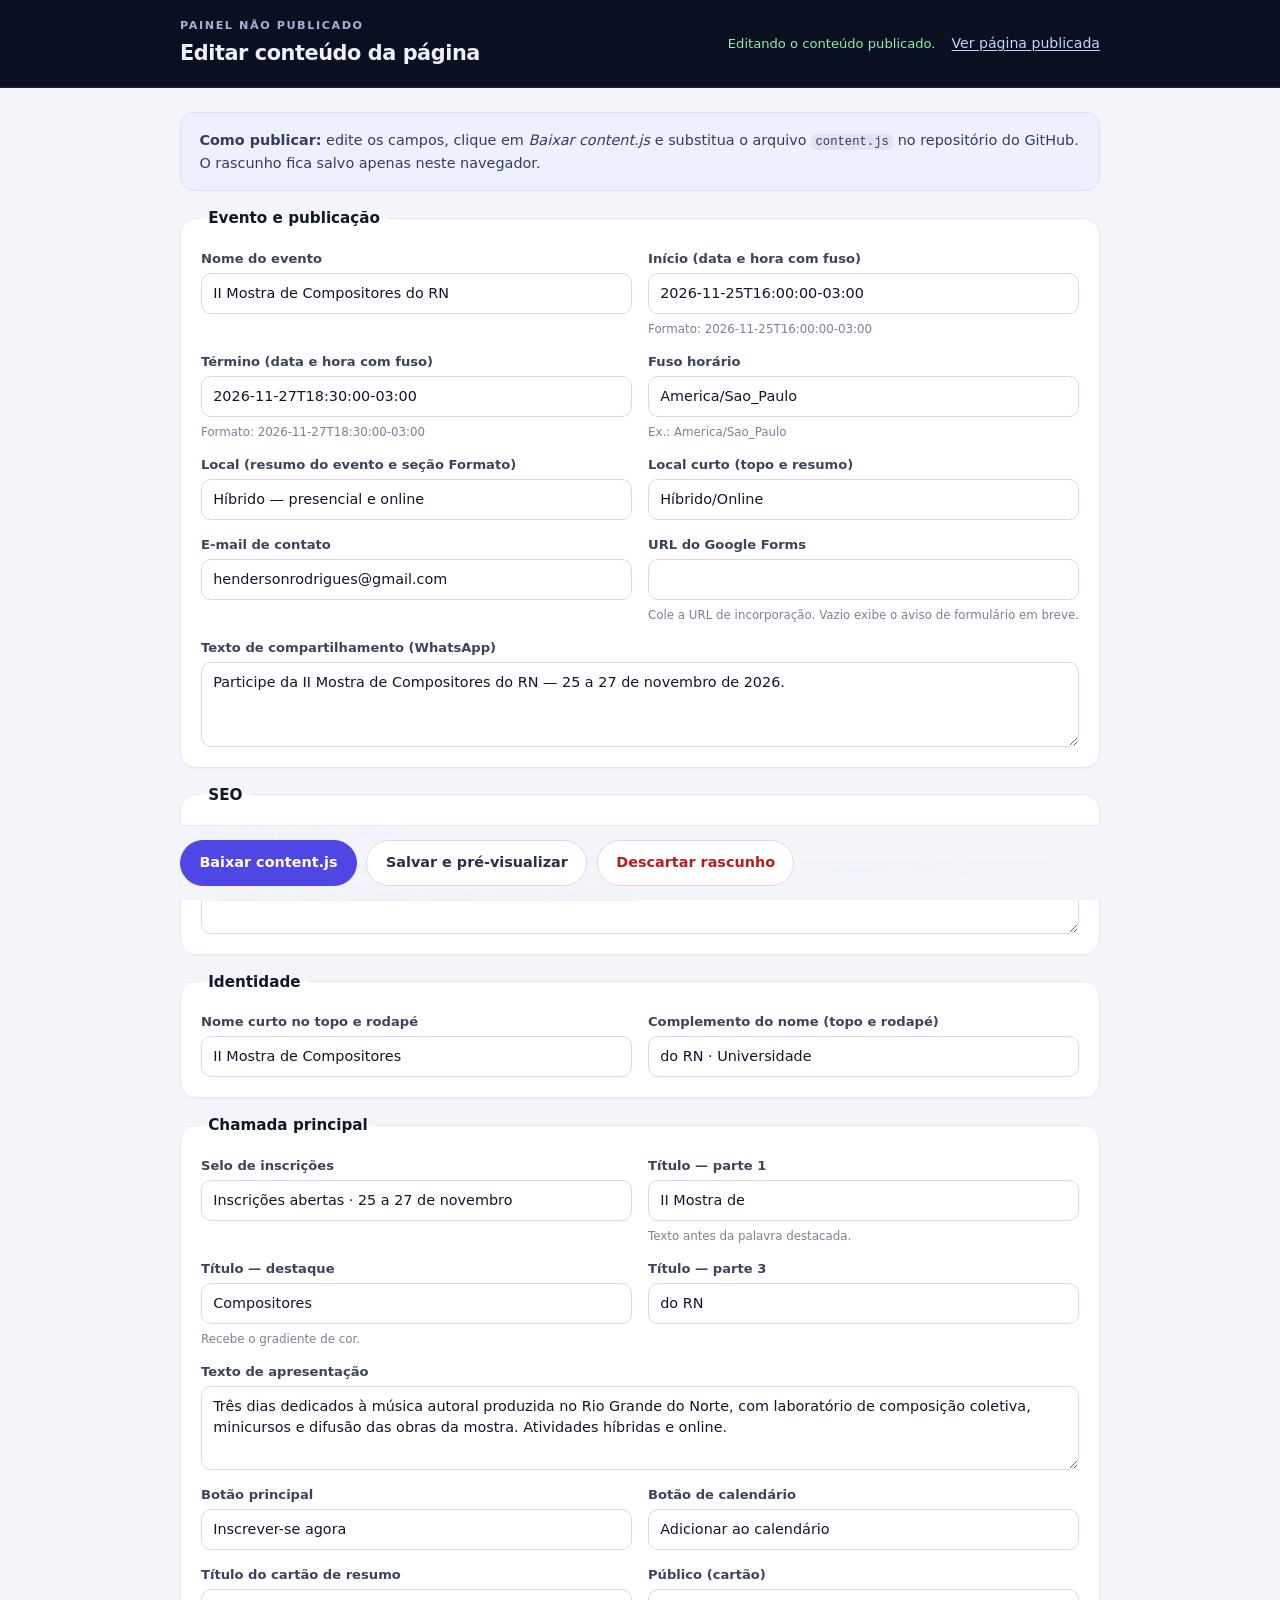
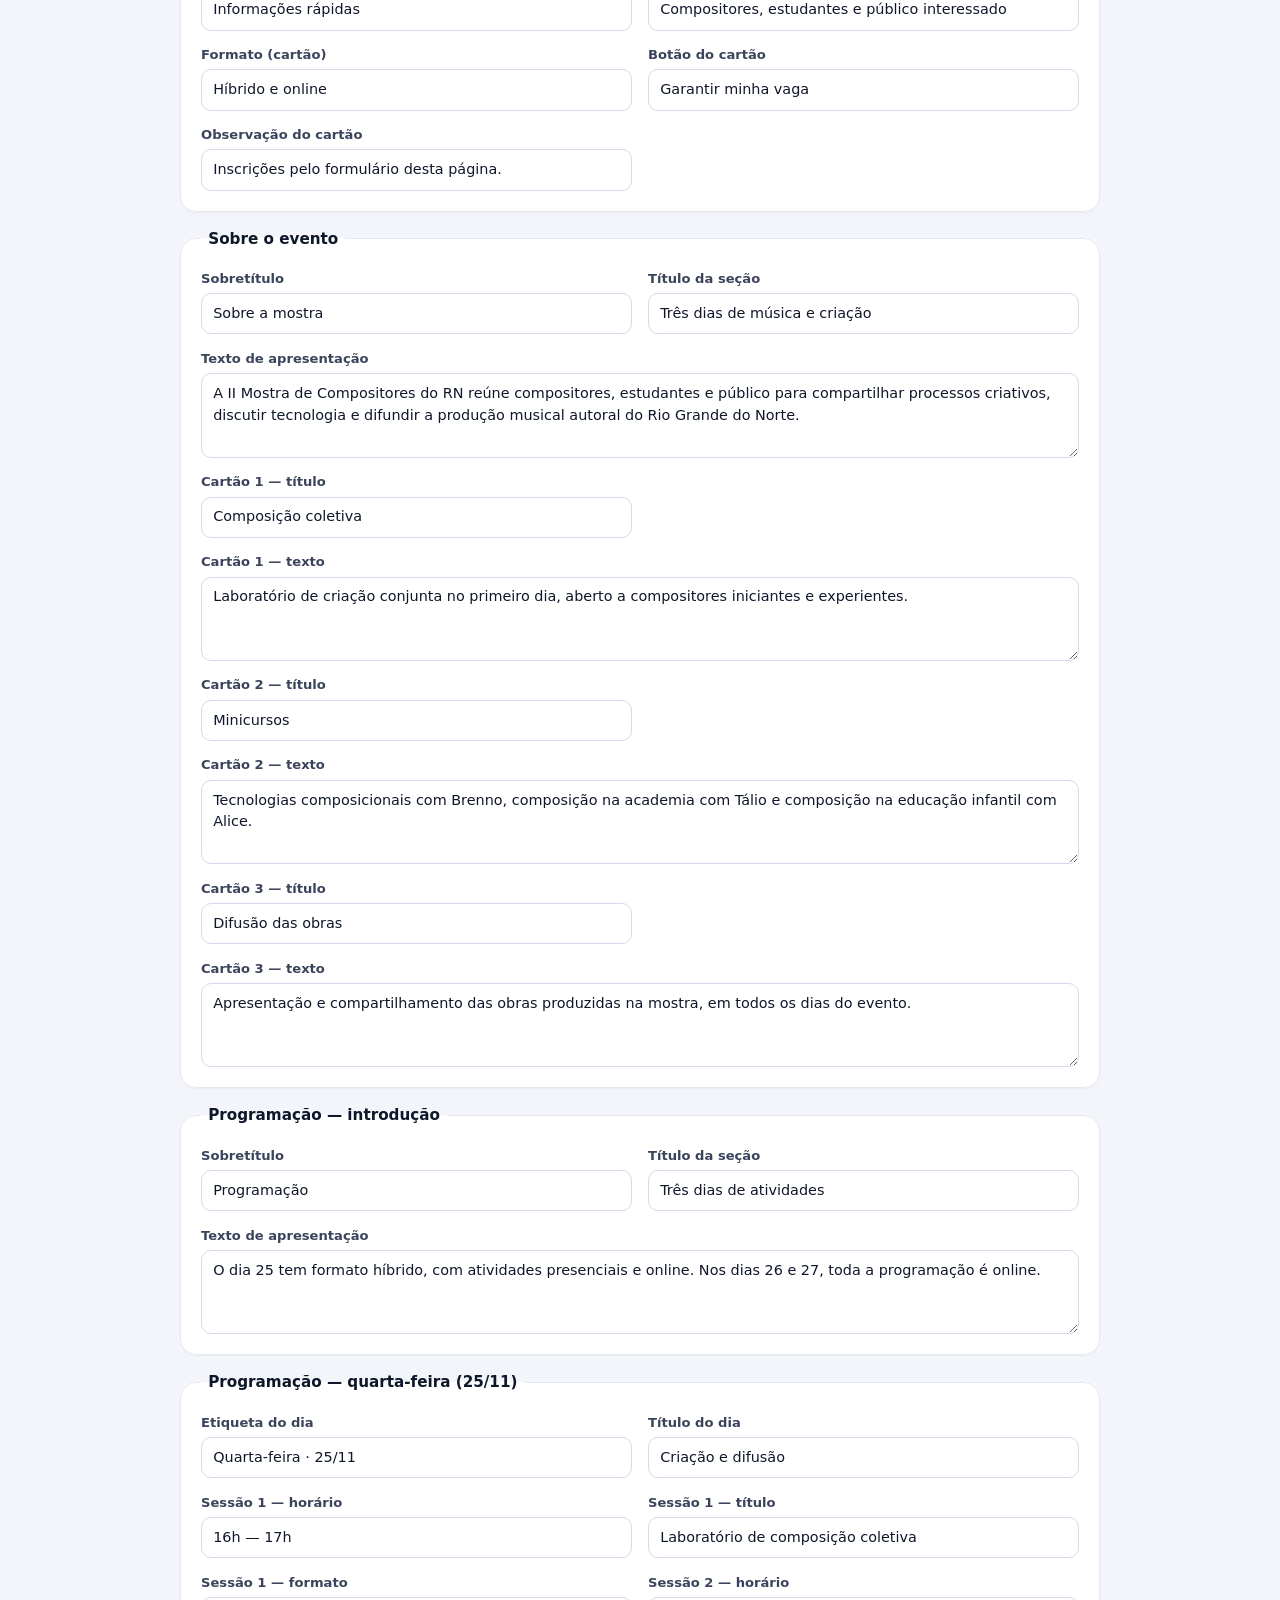
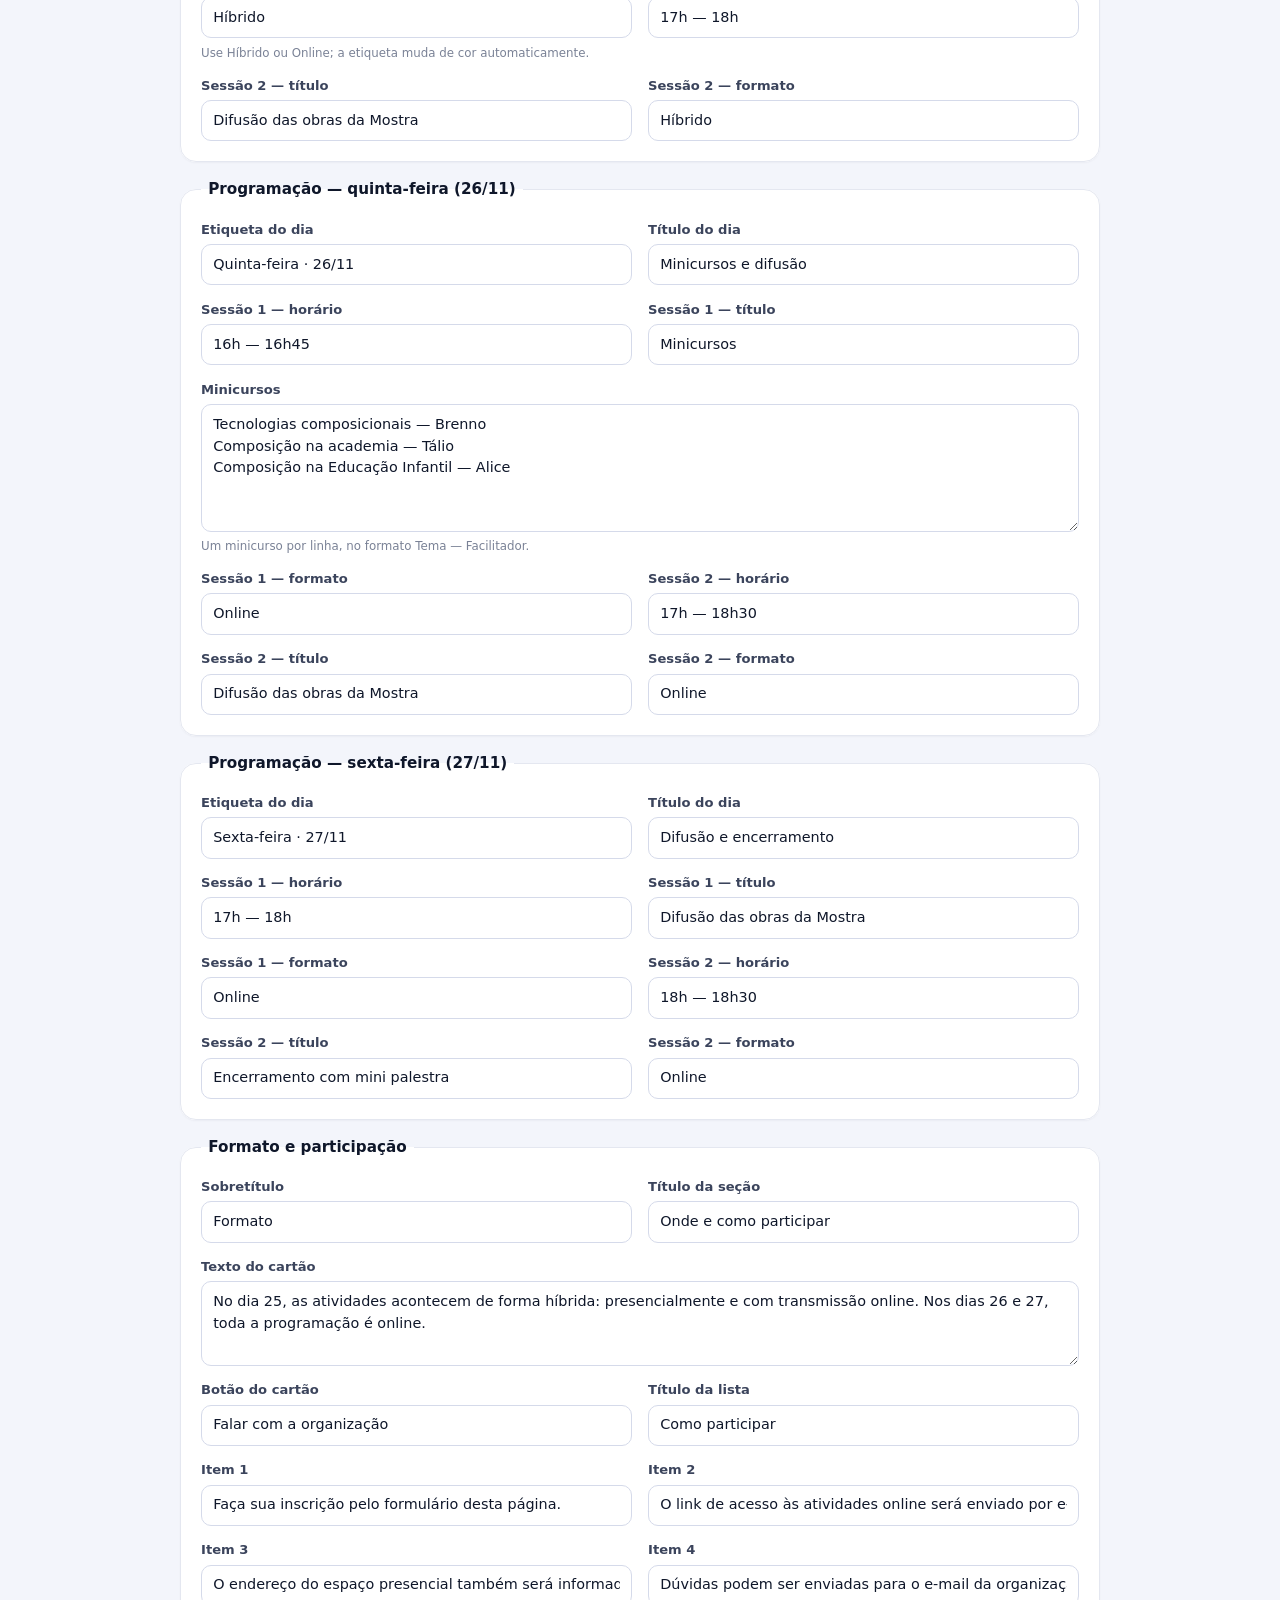
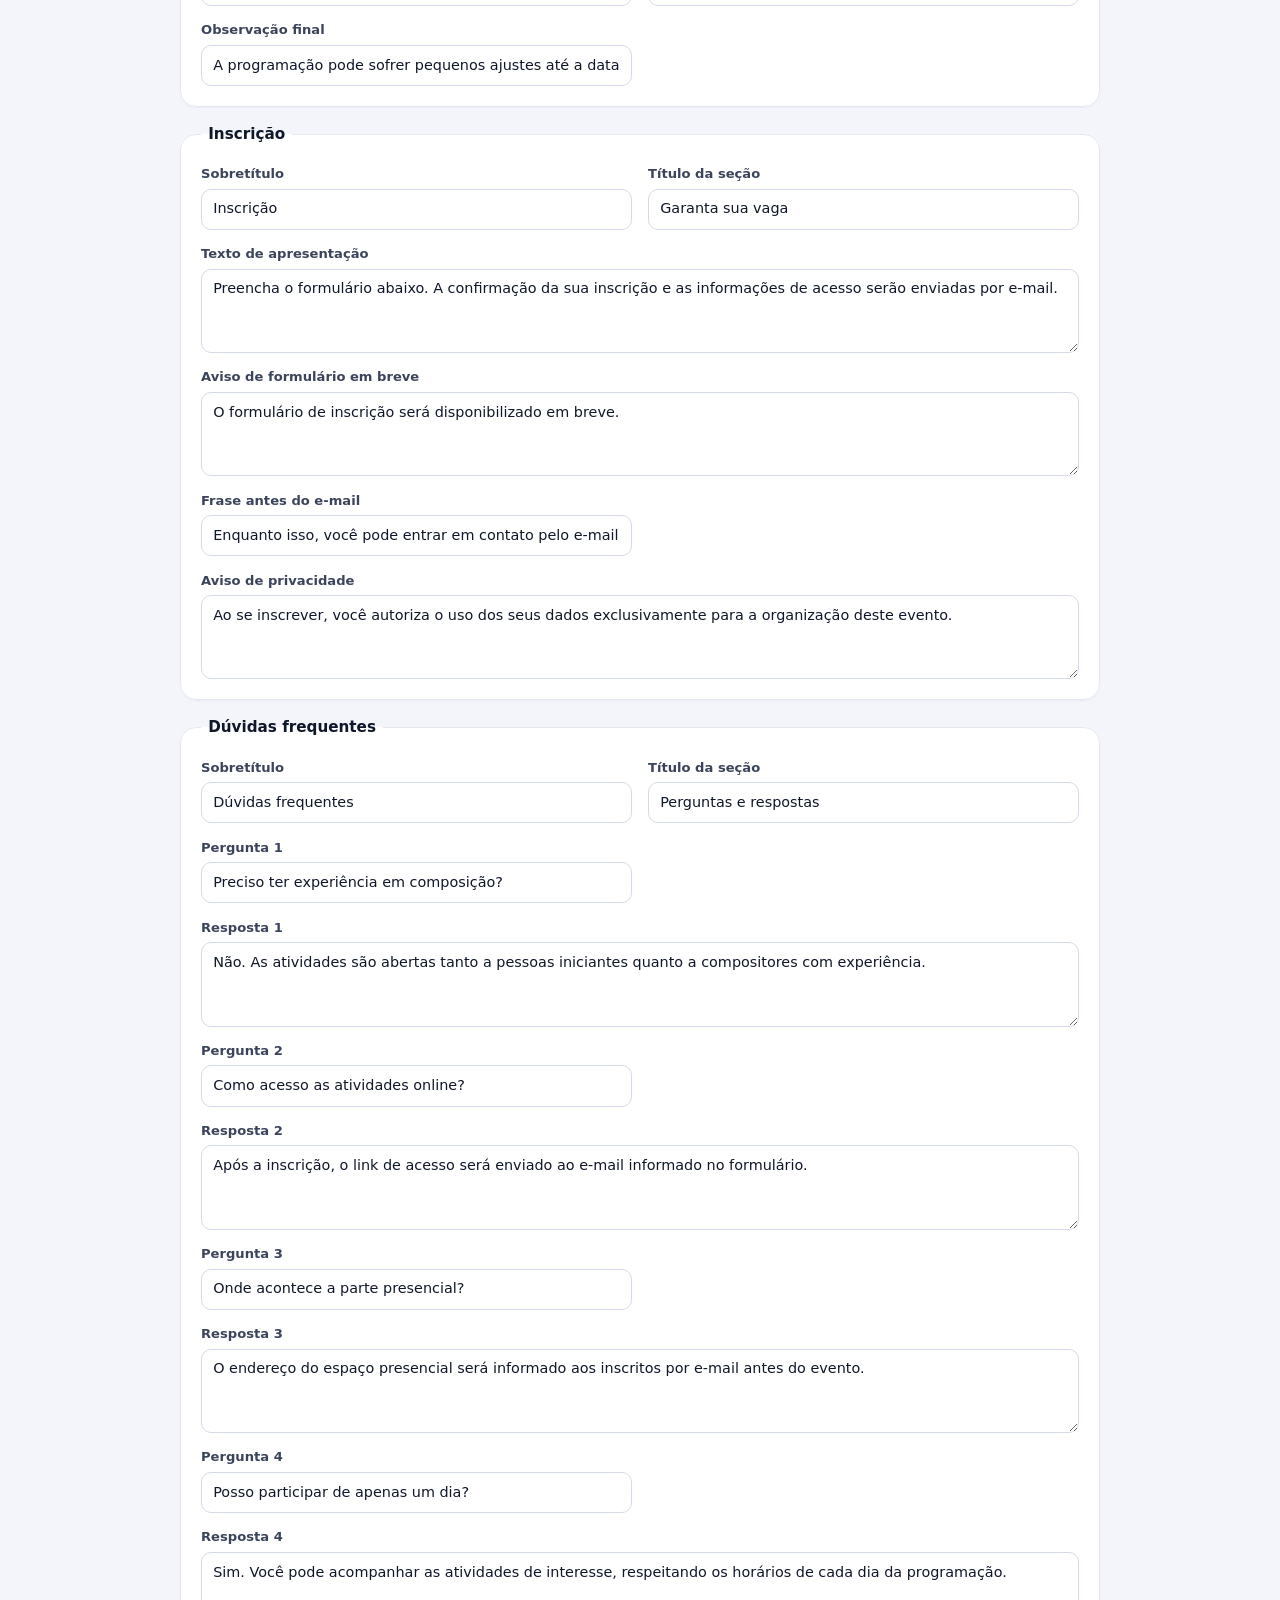
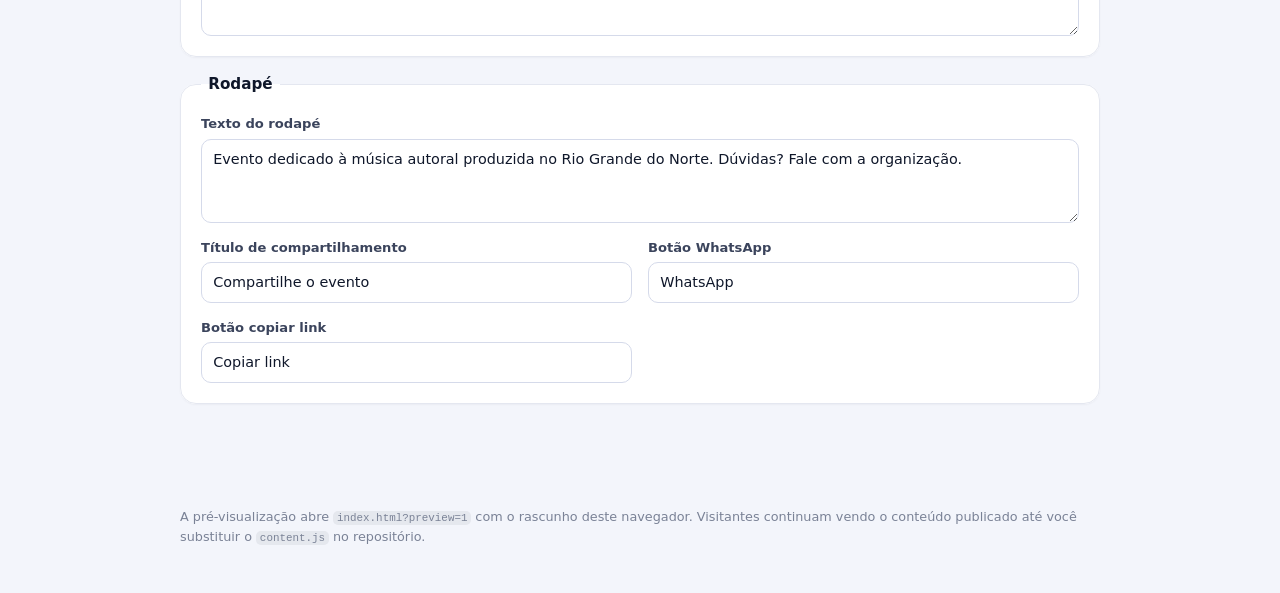
==== admin.html @ 9898cfce "Publica landing page da II Mostra de Compositores do RN" ====
<!DOCTYPE html>
<html lang="pt-BR">
<head>
  <meta charset="utf-8" />
  <meta name="viewport" content="width=device-width, initial-scale=1" />
  <meta name="robots" content="noindex, nofollow" />
  <title>Painel de conteúdo — II Mostra de Compositores do RN</title>
  <link rel="icon" href="data:image/svg+xml,%3Csvg xmlns='http://www.w3.org/2000/svg' viewBox='0 0 100 100'%3E%3Crect width='100' height='100' rx='22' fill='%234f46e5'/%3E%3Ctext x='50' y='70' font-family='Arial, sans-serif' font-size='54' font-weight='700' text-anchor='middle' fill='%23ffffff'%3E%E2%99%AA%3C/text%3E%3C/svg%3E" />
  <link rel="stylesheet" href="admin.css" />
  <script src="content.js" defer></script>
  <script src="admin.js" defer></script>
</head>
<body>
  <header class="admin-header">
    <div class="admin-wrap header-row">
      <div>
        <p class="admin-kicker">Painel não publicado</p>
        <h1>Editar conteúdo da página</h1>
      </div>
      <div class="header-actions">
        <span id="status" class="status" role="status" aria-live="polite"></span>
        <a class="btn-link" href="index.html" target="_blank" rel="noopener">Ver página publicada</a>
      </div>
    </div>
  </header>

  <main class="admin-wrap">
    <section class="notice">
      <strong>Como publicar:</strong> edite os campos, clique em <em>Baixar content.js</em> e substitua o arquivo <code>content.js</code> no repositório do GitHub. O rascunho fica salvo apenas neste navegador.
    </section>

    <section class="notice warn" id="config-warning" hidden>
      <strong>Atenção:</strong> não foi possível carregar <code>content.js</code>. Os campos começam vazios e o arquivo gerado conterá apenas o que você preencher.
    </section>

    <form id="content-form" autocomplete="off" novalidate>
      <div id="form-groups"></div>
    </form>

    <div class="admin-actions">
      <button id="download" class="admin-btn primary" type="button">Baixar content.js</button>
      <button id="preview" class="admin-btn" type="button">Salvar e pré-visualizar</button>
      <button id="discard" class="admin-btn danger" type="button">Descartar rascunho</button>
    </div>

    <p class="admin-hint">
      A pré-visualização abre <code>index.html?preview=1</code> com o rascunho deste navegador.
      Visitantes continuam vendo o conteúdo publicado até você substituir o <code>content.js</code> no repositório.
    </p>
  </main>
</body>
</html>
---- admin.css ----
:root {
  --ink: #0f172a;
  --muted: #7a8296;
  --line: #e4e7f0;
  --brand: #4f46e5;
  --brand-strong: #4338ca;
  --bg: #f3f5fb;
}

*,
*::before,
*::after {
  box-sizing: border-box;
}

body {
  margin: 0;
  background: var(--bg);
  color: var(--ink);
  font-family: ui-sans-serif, system-ui, -apple-system, "Segoe UI", Roboto, "Helvetica Neue", Arial, sans-serif;
  font-size: 16px;
  line-height: 1.5;
  -webkit-font-smoothing: antialiased;
}

.admin-wrap {
  width: min(920px, 100% - 2rem);
  margin-inline: auto;
}

.admin-header {
  position: sticky;
  top: 0;
  z-index: 20;
  padding: 1.15rem 0;
  background: #0b1020;
  border-bottom: 1px solid rgba(255, 255, 255, 0.08);
  color: #eef1ff;
}

.header-row {
  display: flex;
  flex-wrap: wrap;
  align-items: center;
  justify-content: space-between;
  gap: 1rem;
}

.admin-kicker {
  margin: 0 0 0.15rem;
  font-size: 0.7rem;
  font-weight: 700;
  letter-spacing: 0.14em;
  text-transform: uppercase;
  color: #a7b0d6;
}

.admin-header h1 {
  margin: 0;
  font-size: 1.3rem;
  letter-spacing: -0.02em;
}

.header-actions {
  display: flex;
  flex-wrap: wrap;
  align-items: center;
  gap: 1rem;
}

.status {
  font-size: 0.82rem;
  color: #86efac;
  min-height: 1.2em;
}

.status.error {
  color: #fca5a5;
}

.btn-link {
  color: #c7d2fe;
  font-size: 0.88rem;
  text-underline-offset: 2px;
}

main.admin-wrap {
  padding: 1.5rem 0 3rem;
}

.notice {
  margin-bottom: 1rem;
  padding: 1rem 1.15rem;
  border: 1px solid #d9ddff;
  border-radius: 14px;
  background: #eef0ff;
  color: #333c63;
  font-size: 0.9rem;
  line-height: 1.55;
}

.notice.warn {
  border-color: #fed7aa;
  background: #fff7ed;
  color: #7c2d12;
}

code {
  padding: 0.1em 0.35em;
  border-radius: 5px;
  background: rgba(15, 23, 42, 0.06);
  font-family: ui-monospace, SFMono-Regular, Consolas, monospace;
  font-size: 0.85em;
}

fieldset {
  margin: 0 0 1rem;
  padding: 1.15rem 1.25rem 1.25rem;
  border: 1px solid var(--line);
  border-radius: 16px;
  background: #fff;
  box-shadow: 0 1px 2px rgba(15, 23, 42, 0.04);
}

legend {
  padding: 0 0.45rem;
  font-size: 0.95rem;
  font-weight: 700;
}

.fields {
  display: grid;
  grid-template-columns: 1fr 1fr;
  gap: 0.9rem 1rem;
}

.field {
  display: flex;
  flex-direction: column;
  gap: 0.3rem;
  min-width: 0;
}

.field.wide {
  grid-column: 1 / -1;
}

.field label {
  font-size: 0.82rem;
  font-weight: 600;
  color: #3b445c;
}

.field input,
.field textarea {
  width: 100%;
  padding: 0.55rem 0.7rem;
  border: 1px solid #d5daea;
  border-radius: 10px;
  background: #fff;
  color: var(--ink);
  font: inherit;
  font-size: 0.9rem;
  transition: border-color 0.15s ease, box-shadow 0.15s ease;
}

.field textarea {
  min-height: 70px;
  line-height: 1.5;
  resize: vertical;
}

.field input:focus,
.field textarea:focus {
  outline: none;
  border-color: var(--brand);
  box-shadow: 0 0 0 3px rgba(79, 70, 229, 0.15);
}

.field-hint {
  margin: 0.1rem 0 0;
  font-size: 0.74rem;
  line-height: 1.4;
  color: var(--muted);
}

.admin-actions {
  position: sticky;
  bottom: 0;
  display: flex;
  flex-wrap: wrap;
  gap: 0.6rem;
  margin-top: 1.2rem;
  padding: 0.9rem 0;
  background: rgba(243, 245, 251, 0.94);
  border-top: 1px solid var(--line);
  backdrop-filter: blur(8px);
  -webkit-backdrop-filter: blur(8px);
}

.admin-btn {
  padding: 0.7rem 1.15rem;
  border: 1px solid #d5daea;
  border-radius: 999px;
  background: #fff;
  color: #26304a;
  font: inherit;
  font-size: 0.9rem;
  font-weight: 600;
  cursor: pointer;
  transition: transform 0.15s ease, background-color 0.15s ease, border-color 0.15s ease;
}

.admin-btn:hover {
  transform: translateY(-1px);
}

.admin-btn.primary {
  border-color: var(--brand);
  background: var(--brand);
  color: #fff;
}

.admin-btn.primary:hover {
  background: var(--brand-strong);
}

.admin-btn.danger {
  border-color: #fecaca;
  background: #fff;
  color: #b91c1c;
}

.admin-btn.danger:hover {
  background: #fef2f2;
}

.admin-hint {
  margin: 0.5rem 0 0;
  font-size: 0.8rem;
  line-height: 1.5;
  color: var(--muted);
}

.admin-btn:focus-visible,
.btn-link:focus-visible {
  outline: 3px solid #f59e0b;
  outline-offset: 3px;
}

@media (max-width: 700px) {
  .fields {
    grid-template-columns: 1fr;
  }

  .admin-header {
    position: static;
  }

  .admin-actions {
    position: static;
  }
}
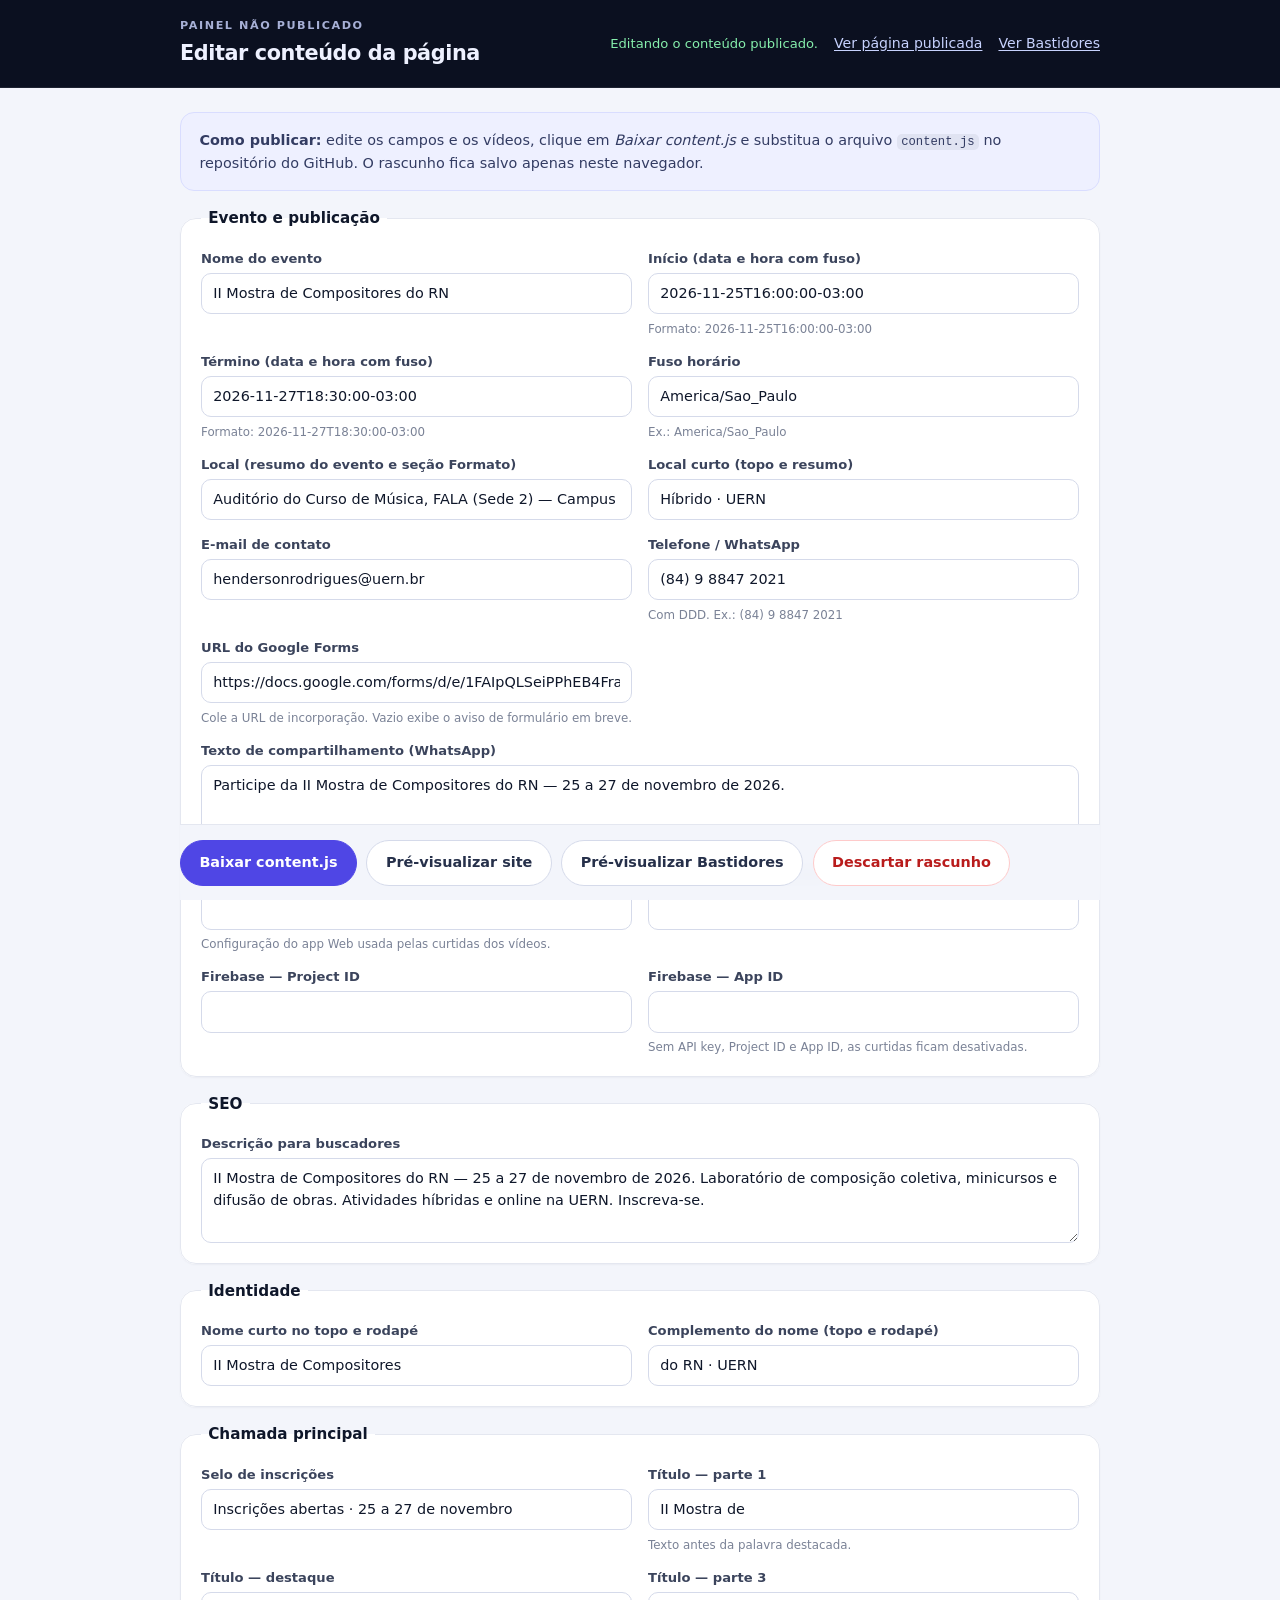
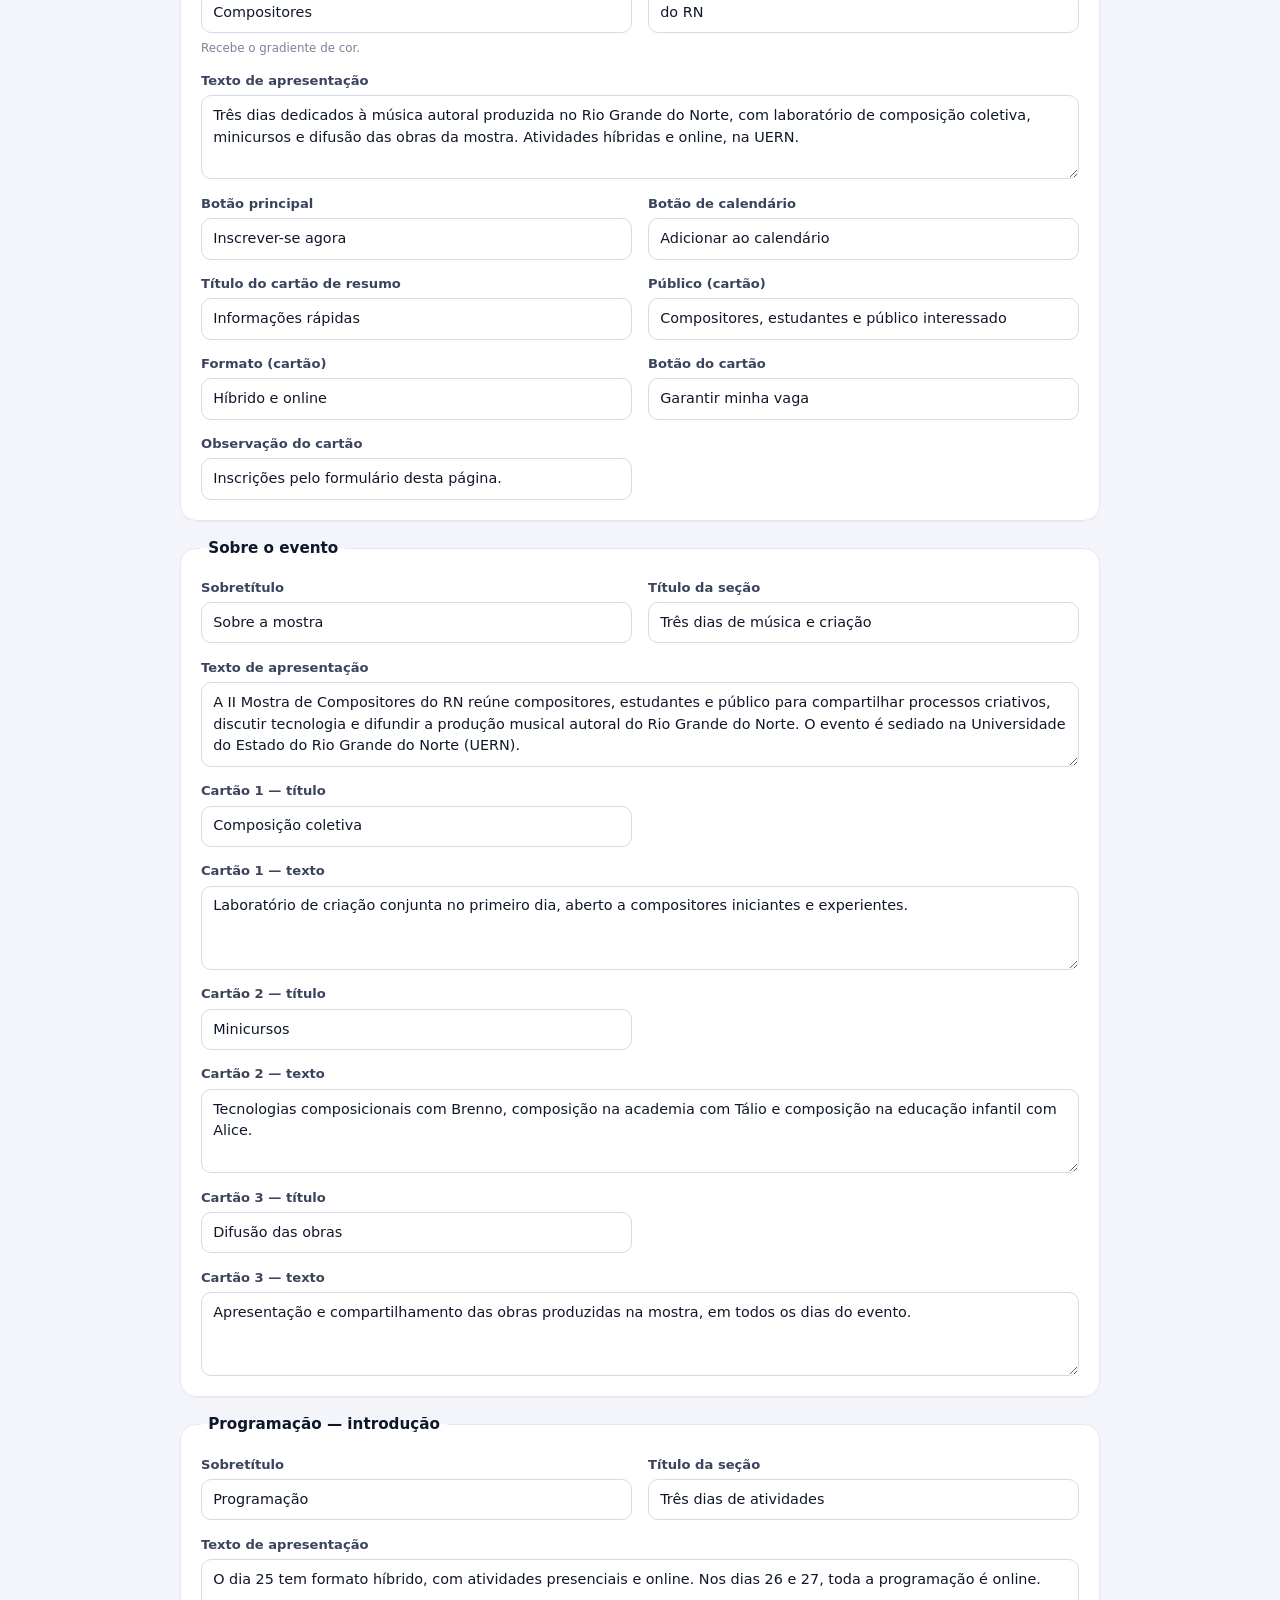
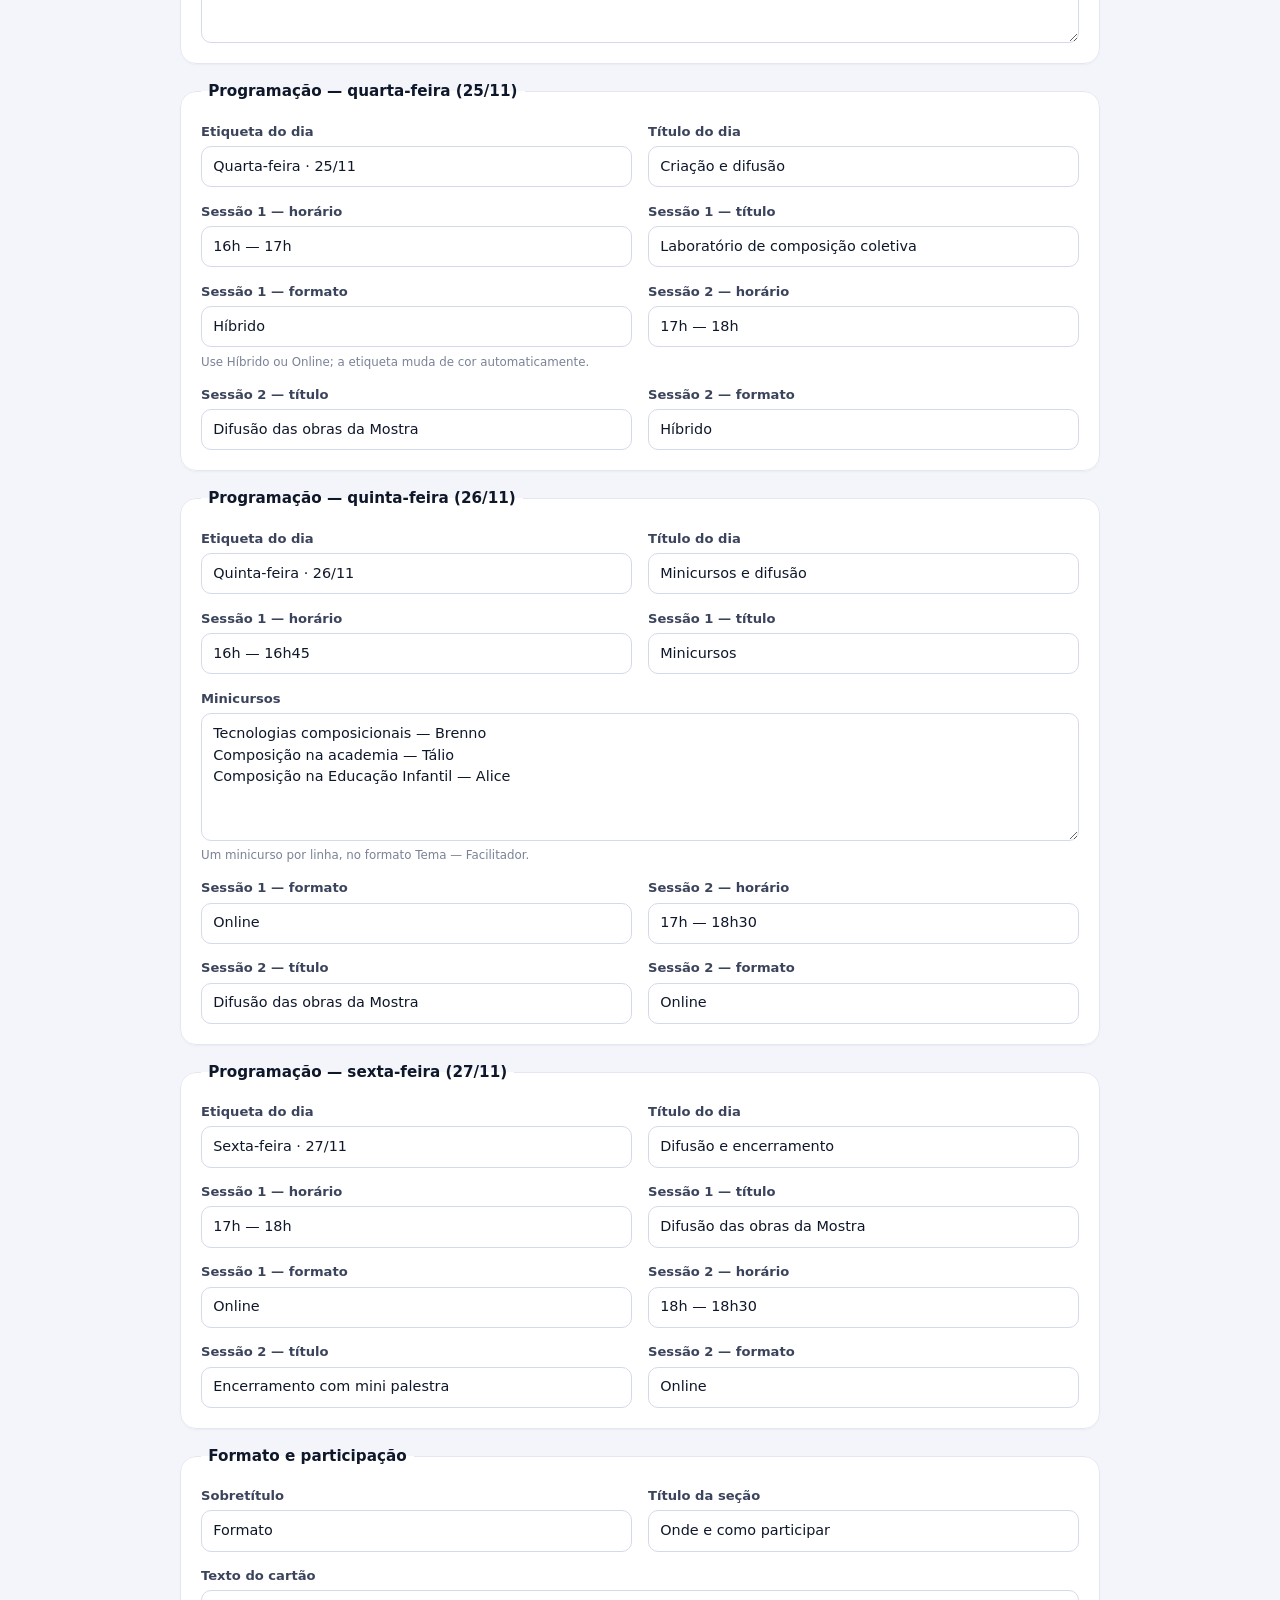
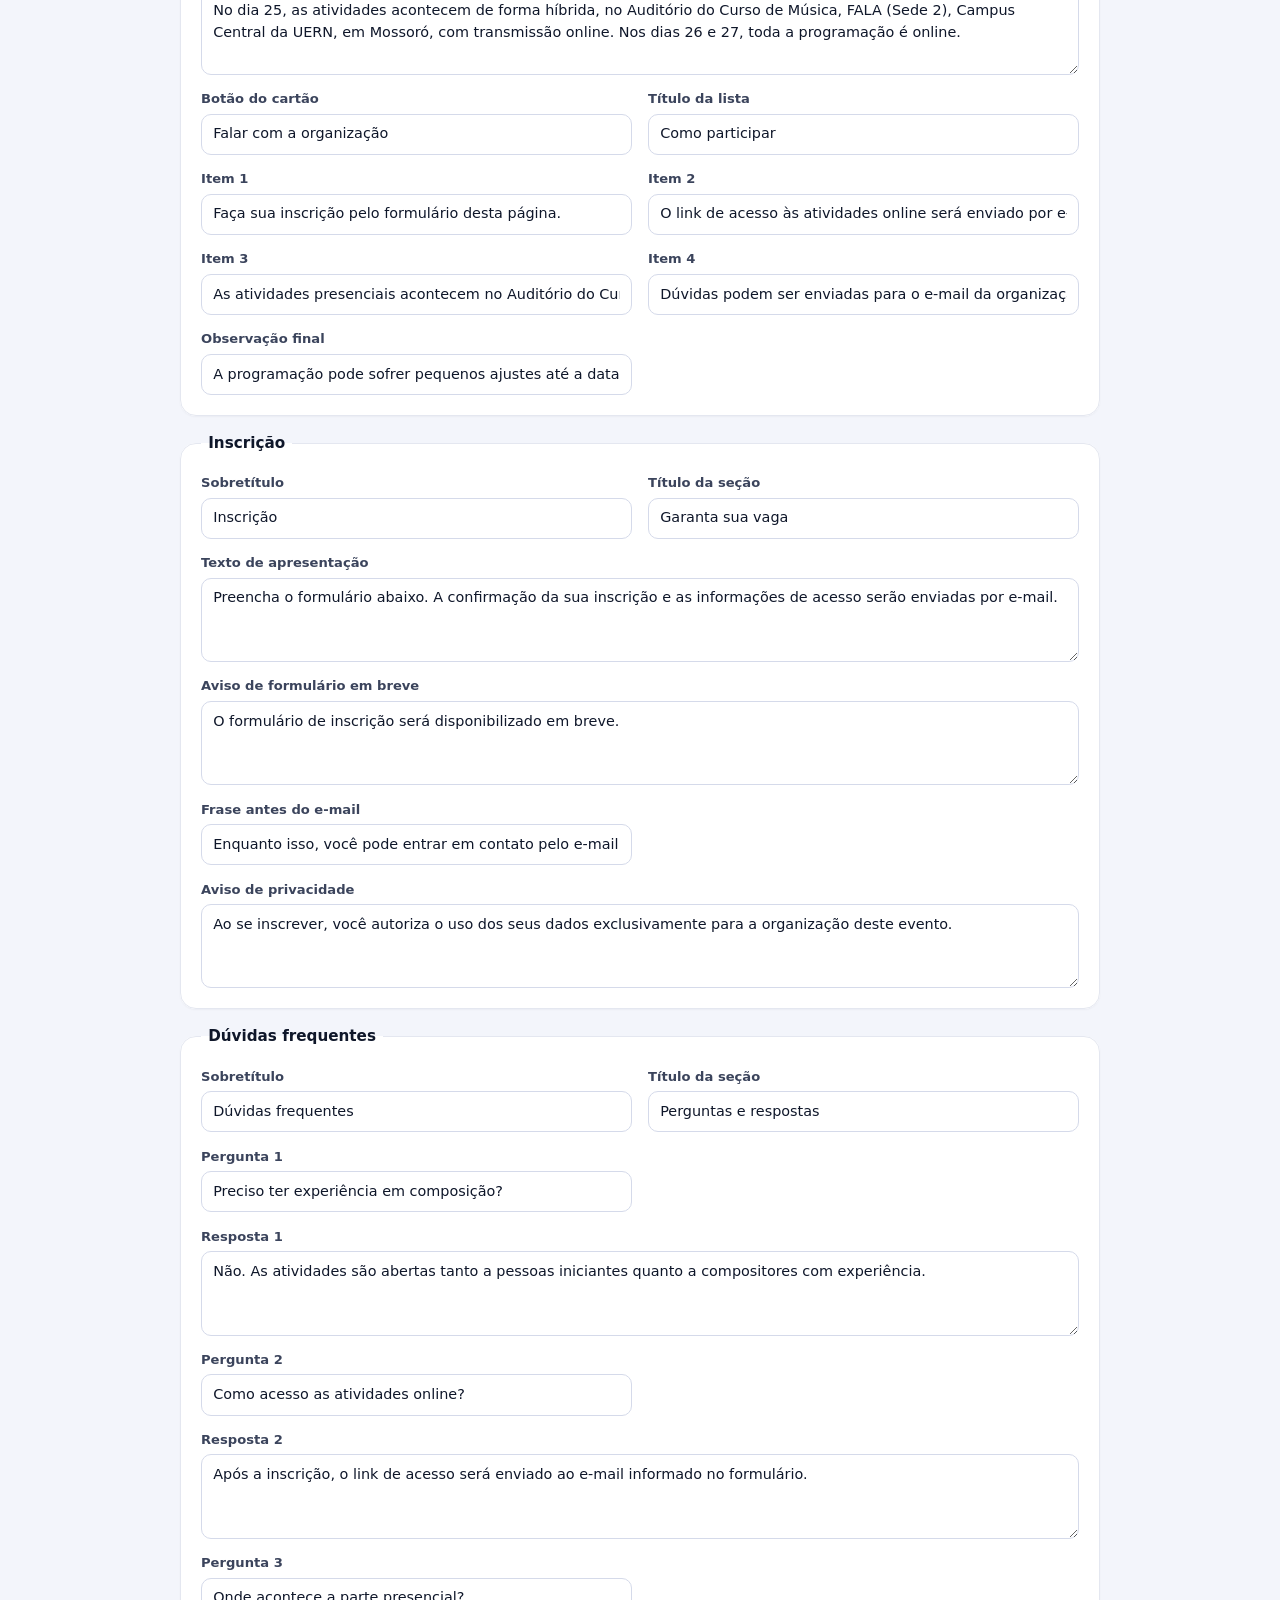
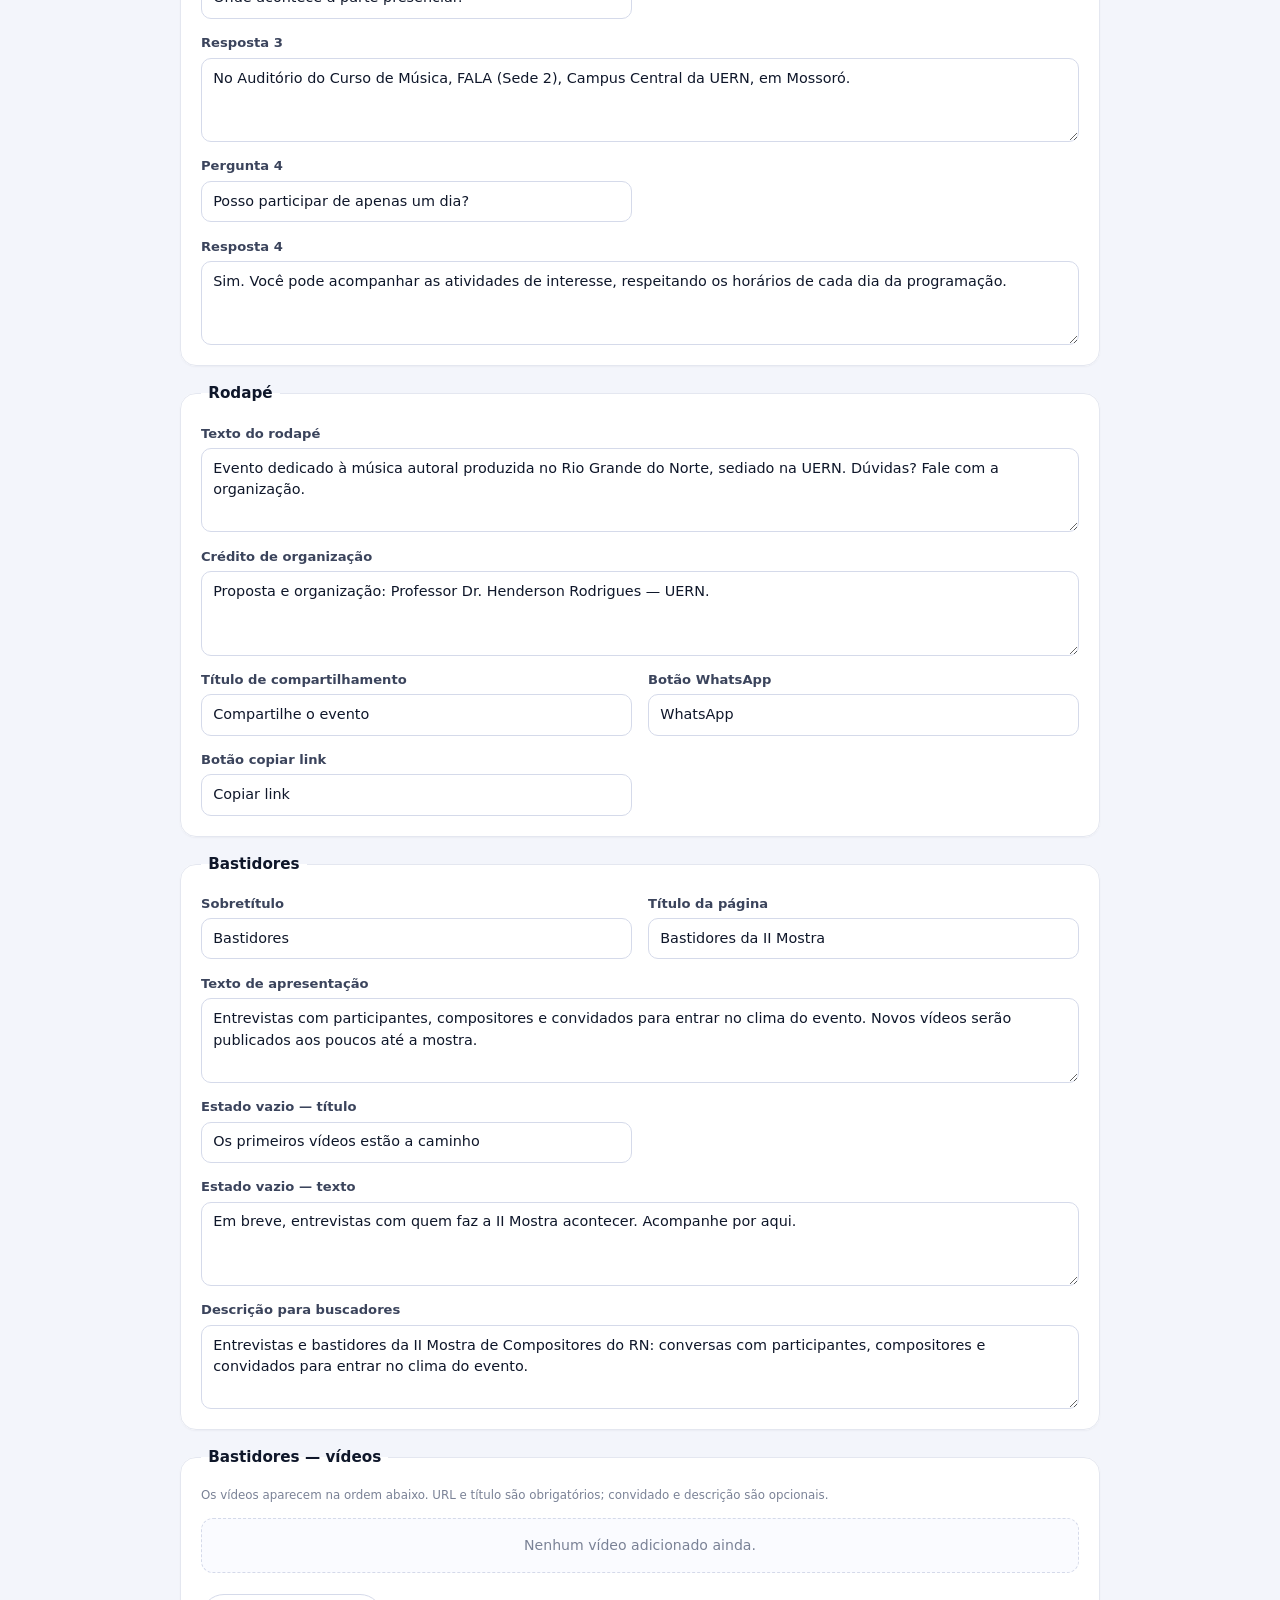
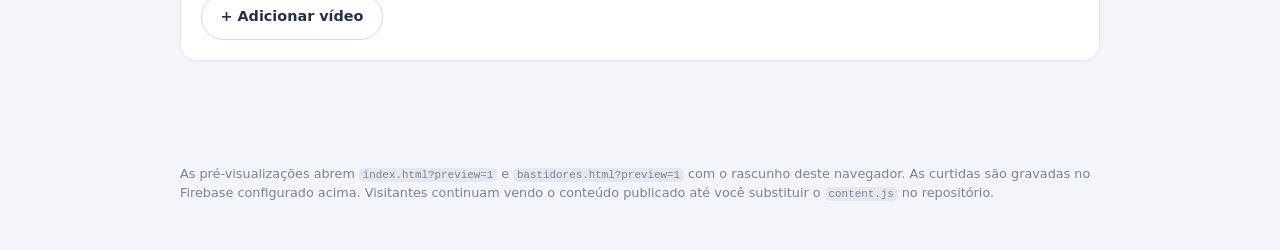
==== commit c67b55f1: "Adiciona Bastidores, videos e curtidas com Firebase" ====
--- a/admin.html
+++ b/admin.html
@@ -20,13 +20,14 @@
       <div class="header-actions">
         <span id="status" class="status" role="status" aria-live="polite"></span>
         <a class="btn-link" href="index.html" target="_blank" rel="noopener">Ver página publicada</a>
+        <a class="btn-link" href="bastidores.html" target="_blank" rel="noopener">Ver Bastidores</a>
       </div>
     </div>
   </header>
 
   <main class="admin-wrap">
     <section class="notice">
-      <strong>Como publicar:</strong> edite os campos, clique em <em>Baixar content.js</em> e substitua o arquivo <code>content.js</code> no repositório do GitHub. O rascunho fica salvo apenas neste navegador.
+      <strong>Como publicar:</strong> edite os campos e os vídeos, clique em <em>Baixar content.js</em> e substitua o arquivo <code>content.js</code> no repositório do GitHub. O rascunho fica salvo apenas neste navegador.
     </section>
 
     <section class="notice warn" id="config-warning" hidden>
@@ -39,12 +40,13 @@
 
     <div class="admin-actions">
       <button id="download" class="admin-btn primary" type="button">Baixar content.js</button>
-      <button id="preview" class="admin-btn" type="button">Salvar e pré-visualizar</button>
+      <button id="preview" class="admin-btn" type="button">Pré-visualizar site</button>
+      <button id="preview-bastidores" class="admin-btn" type="button">Pré-visualizar Bastidores</button>
       <button id="discard" class="admin-btn danger" type="button">Descartar rascunho</button>
     </div>
 
     <p class="admin-hint">
-      A pré-visualização abre <code>index.html?preview=1</code> com o rascunho deste navegador.
+      As pré-visualizações abrem <code>index.html?preview=1</code> e <code>bastidores.html?preview=1</code> com o rascunho deste navegador. As curtidas são gravadas no Firebase configurado acima.
       Visitantes continuam vendo o conteúdo publicado até você substituir o <code>content.js</code> no repositório.
     </p>
   </main>
--- a/admin.css
+++ b/admin.css
@@ -261,3 +261,80 @@
     position: static;
   }
 }
+
+#videos-fieldset .field-hint {
+  margin: 0 0 0.9rem;
+}
+
+.video-edit-empty {
+  margin: 0 0 0.9rem;
+  padding: 1rem;
+  border: 1px dashed #d5daea;
+  border-radius: 12px;
+  background: #fafbff;
+  color: var(--muted);
+  font-size: 0.88rem;
+  text-align: center;
+}
+
+.video-edit {
+  margin-bottom: 0.9rem;
+  padding: 1rem;
+  border: 1px solid var(--line);
+  border-radius: 14px;
+  background: #fafbff;
+}
+
+.video-edit-head {
+  display: flex;
+  align-items: center;
+  justify-content: space-between;
+  gap: 0.75rem;
+  margin-bottom: 0.8rem;
+}
+
+.video-edit-number {
+  font-size: 0.86rem;
+  font-weight: 700;
+  color: #3b445c;
+}
+
+.video-edit-actions {
+  display: flex;
+  gap: 0.35rem;
+}
+
+.video-edit-btn {
+  padding: 0.32rem 0.6rem;
+  border: 1px solid #d5daea;
+  border-radius: 8px;
+  background: #fff;
+  color: #26304a;
+  font: inherit;
+  font-size: 0.8rem;
+  font-weight: 600;
+  cursor: pointer;
+}
+
+.video-edit-btn:hover:not(:disabled) {
+  background: #eef0ff;
+  border-color: #c7cdf5;
+}
+
+.video-edit-btn:disabled {
+  opacity: 0.45;
+  cursor: not-allowed;
+}
+
+.video-edit-btn.danger {
+  border-color: #fecaca;
+  color: #b91c1c;
+}
+
+.video-edit-btn.danger:hover {
+  background: #fef2f2;
+}
+
+#add-video {
+  margin-top: 0.4rem;
+}
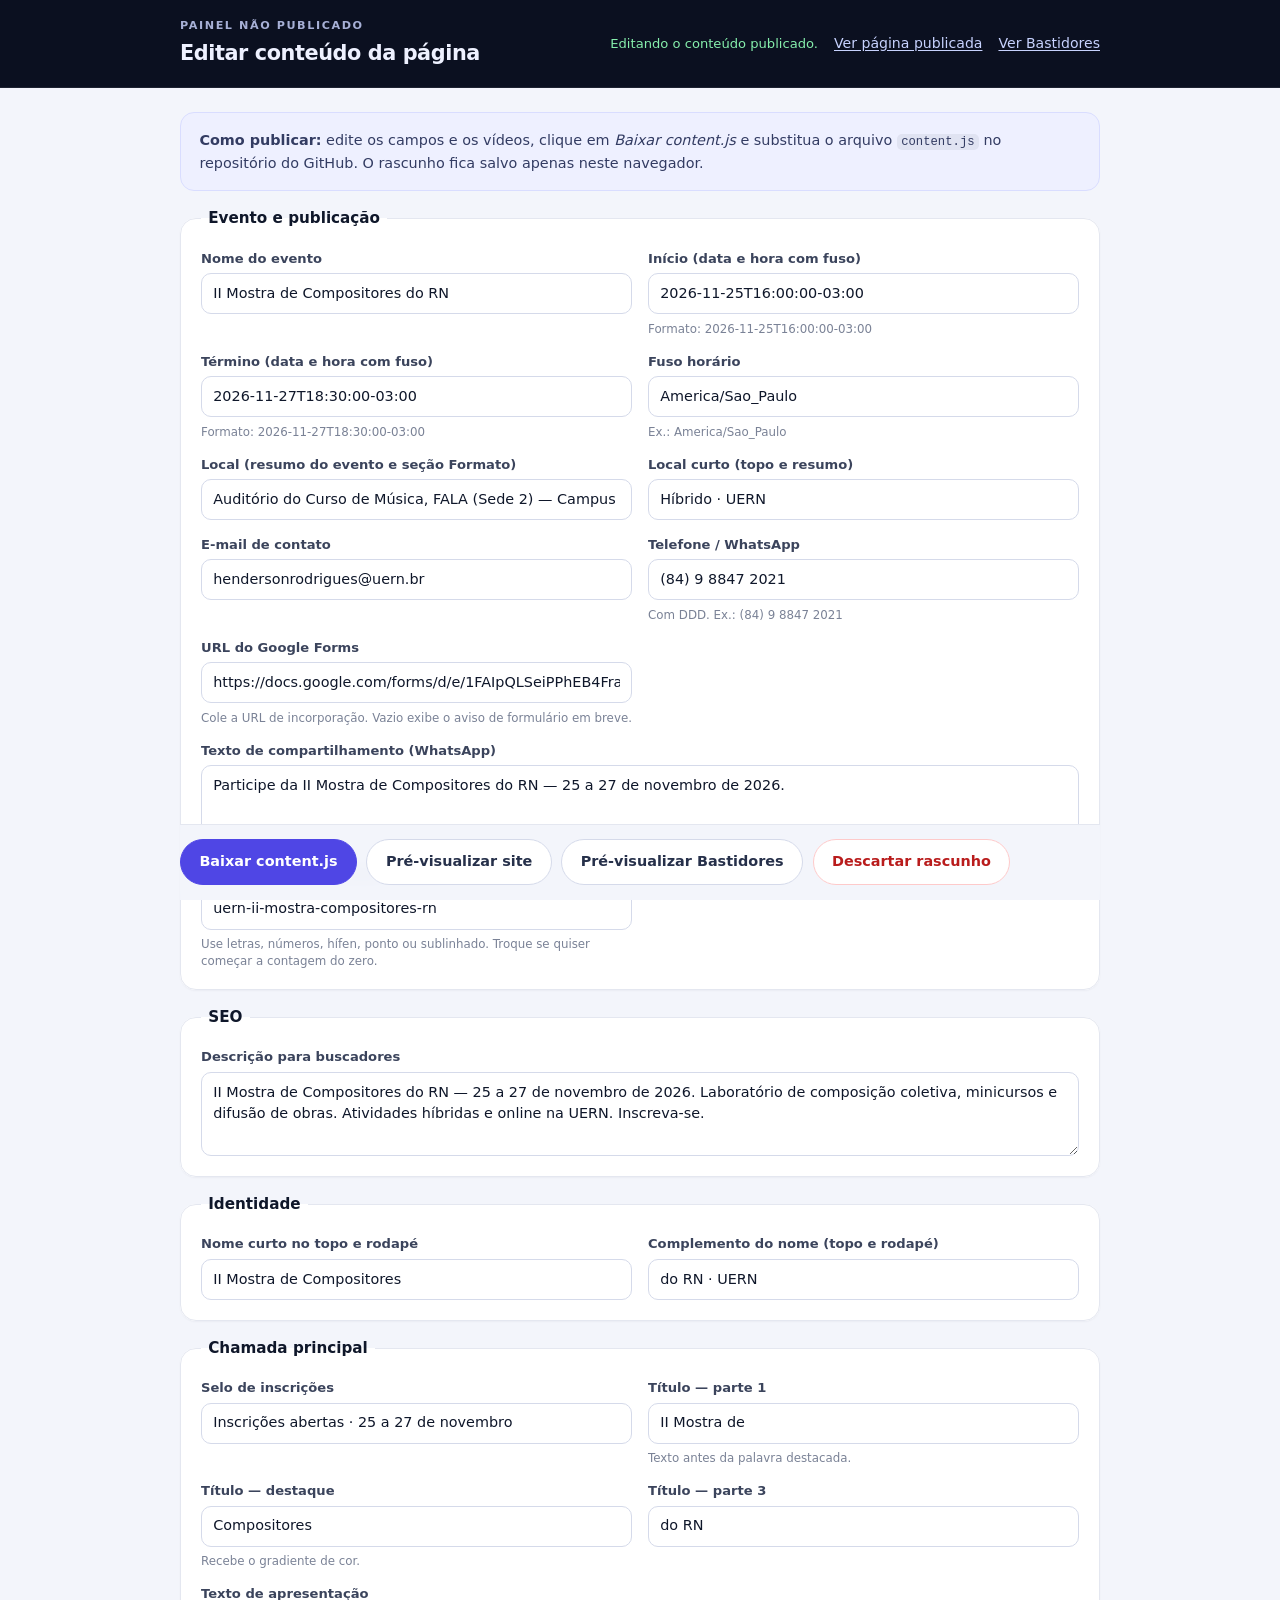
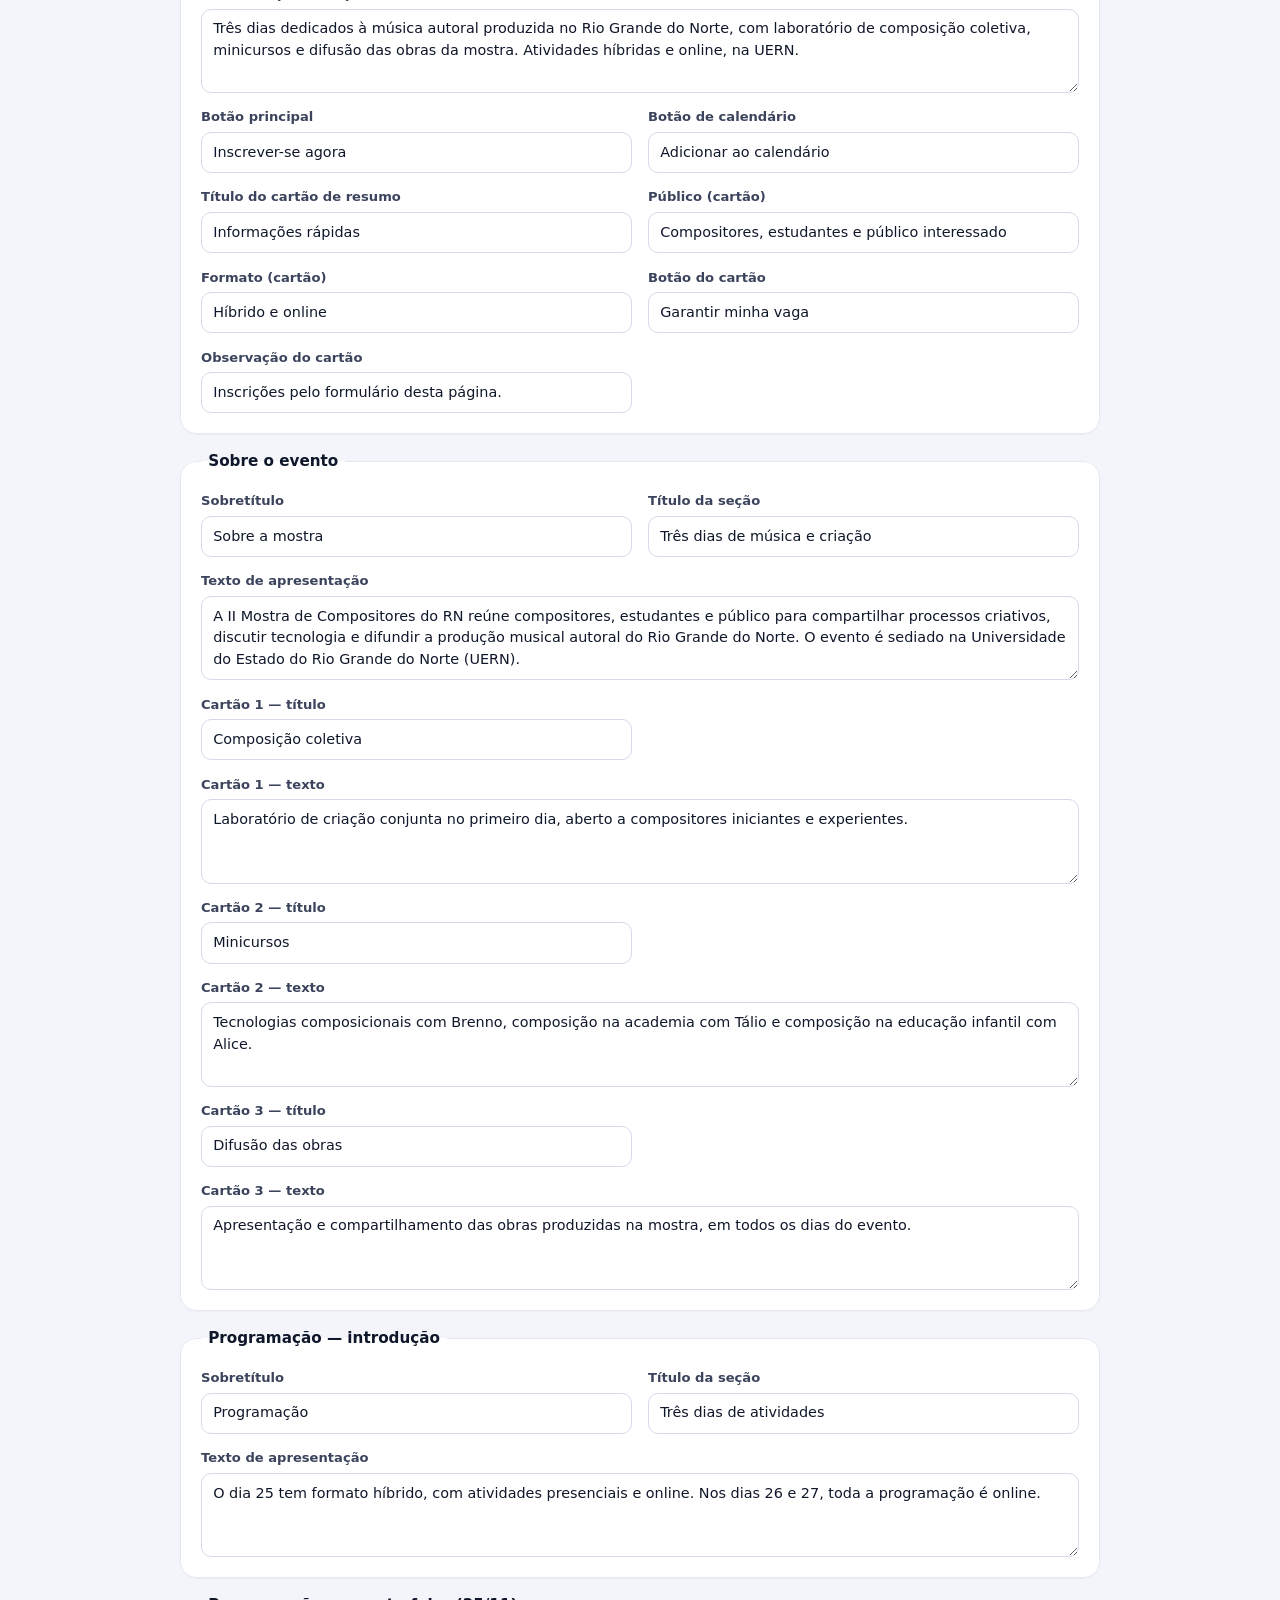
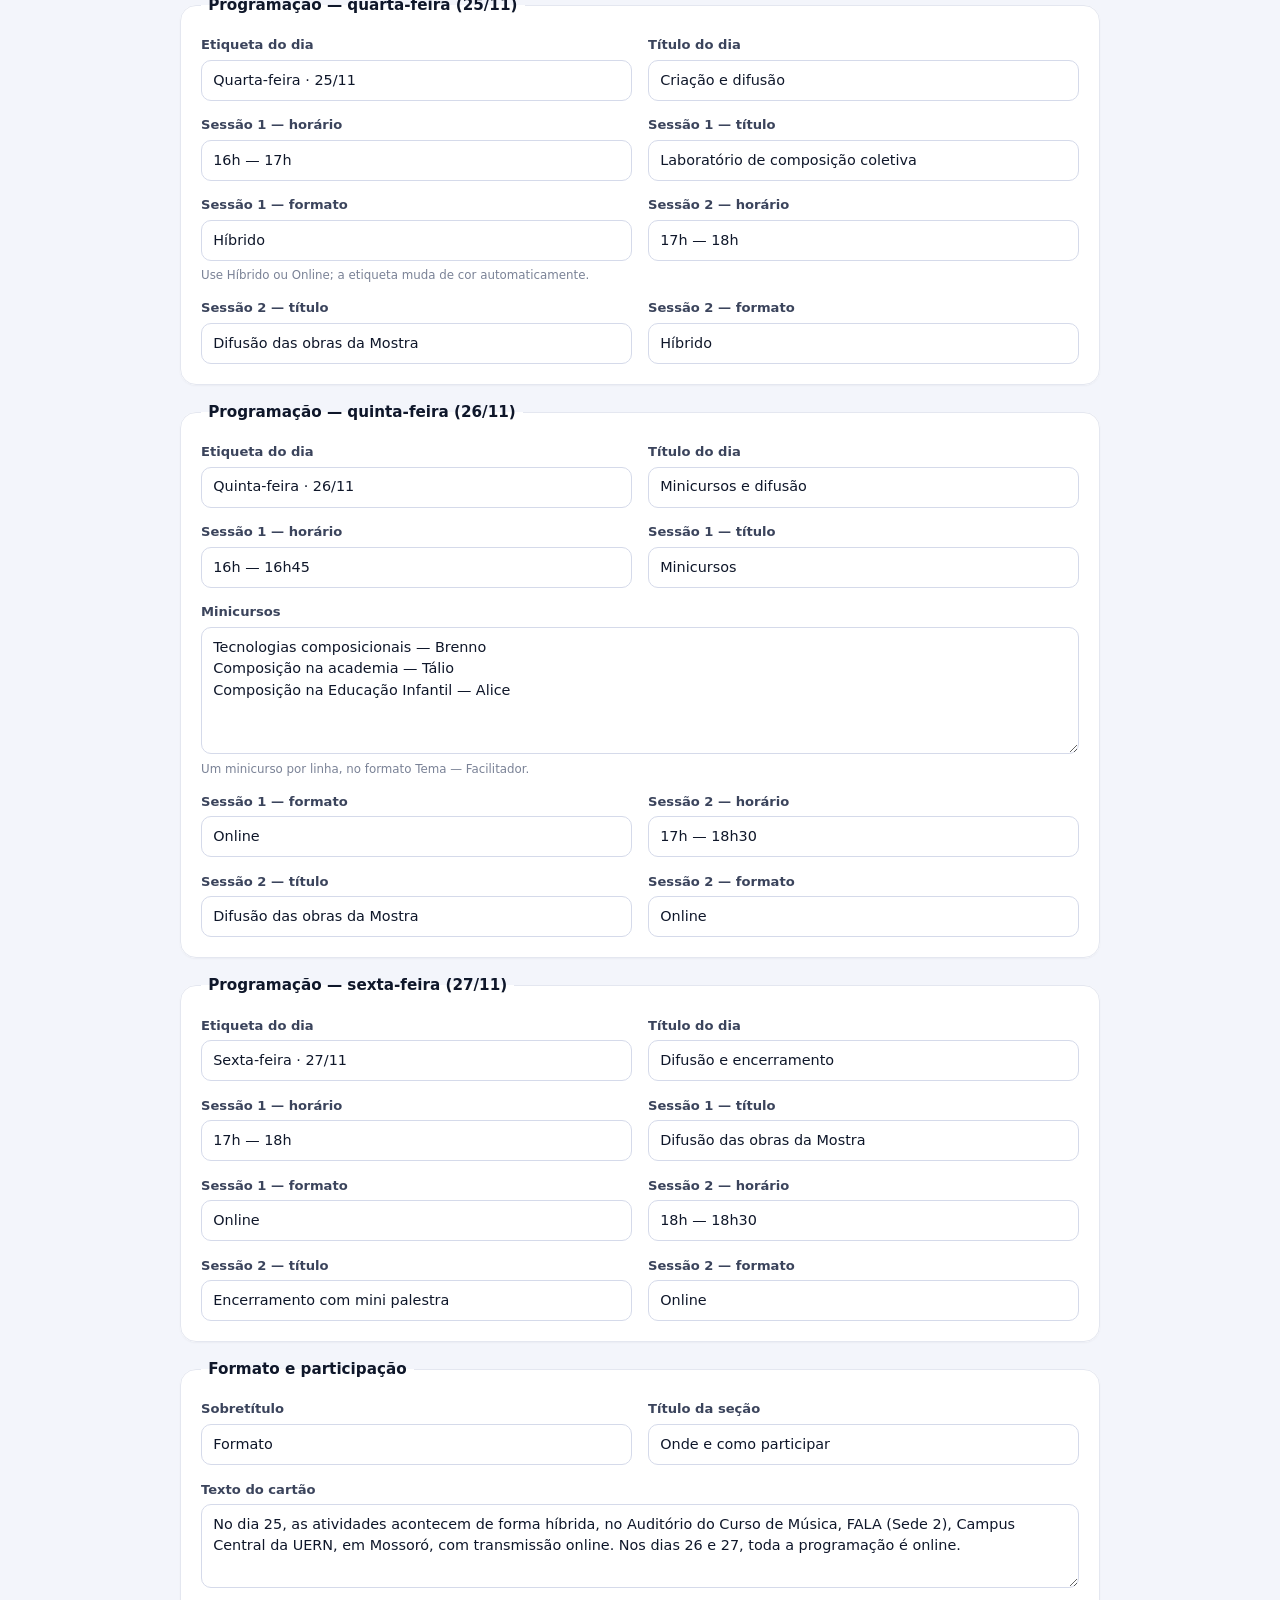
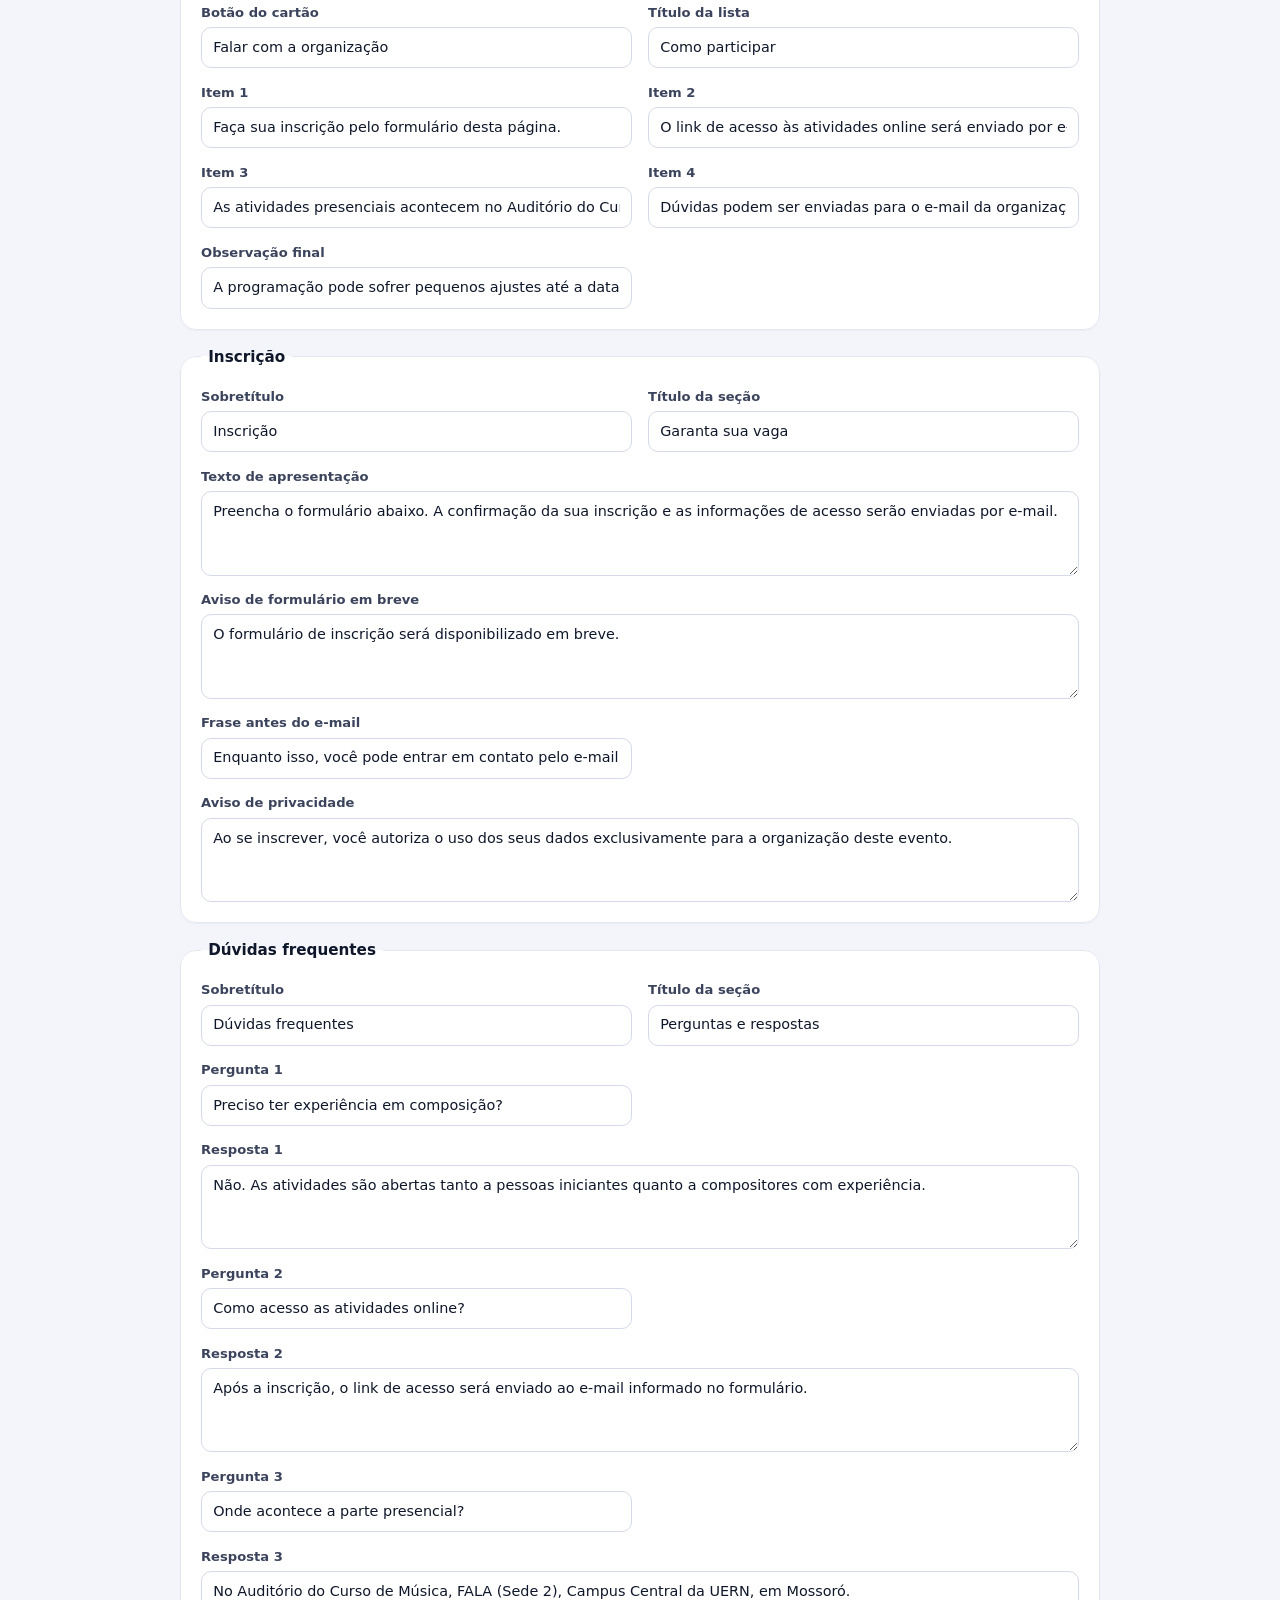
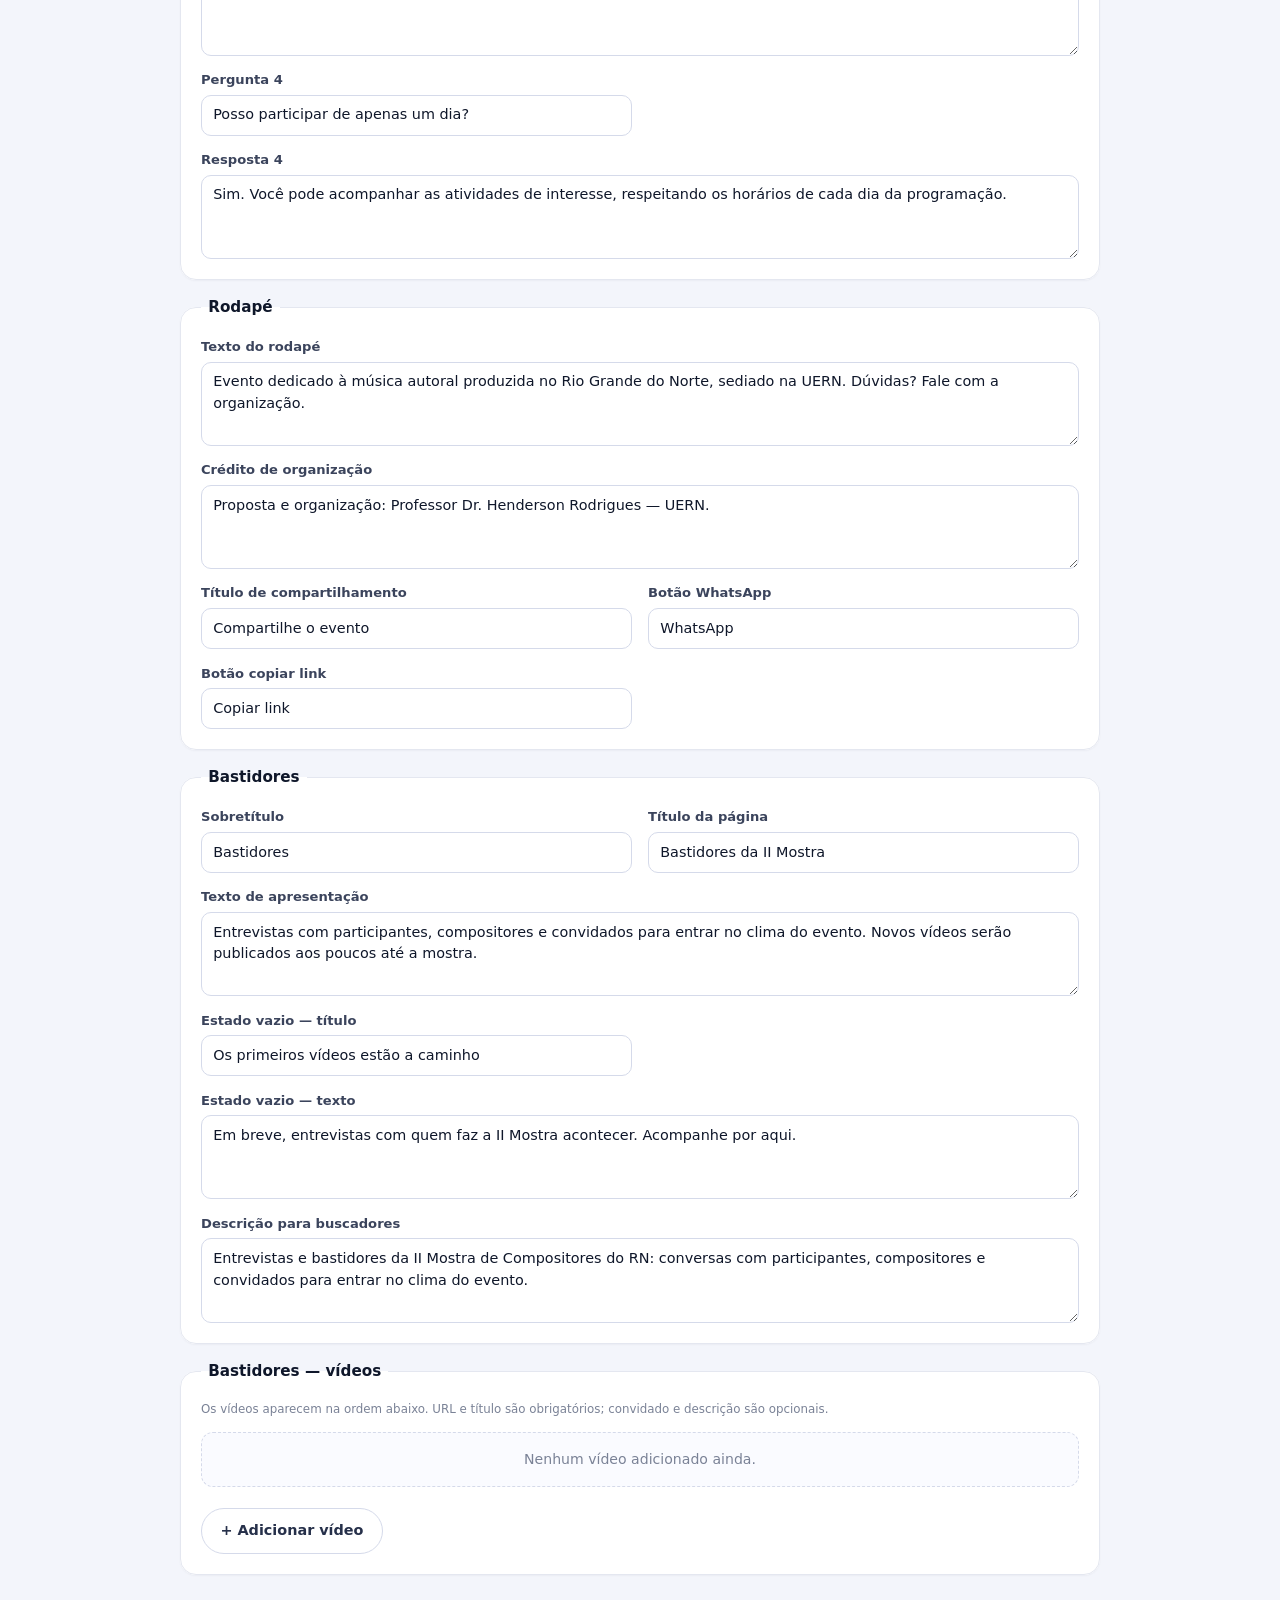
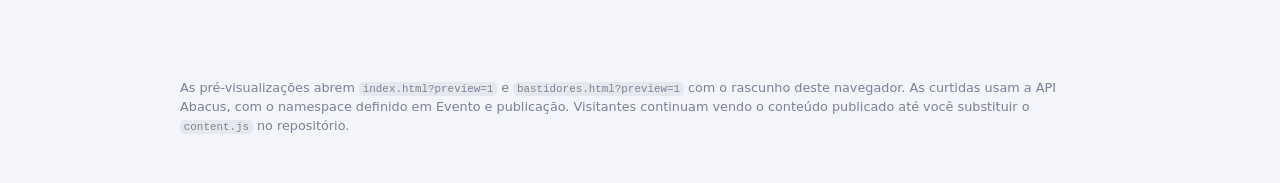
==== commit 517402af: "Troca curtidas do Firebase por contadores Abacus" ====
--- a/admin.html
+++ b/admin.html
@@ -46,7 +46,7 @@
     </div>
 
     <p class="admin-hint">
-      As pré-visualizações abrem <code>index.html?preview=1</code> e <code>bastidores.html?preview=1</code> com o rascunho deste navegador. As curtidas são gravadas no Firebase configurado acima.
+      As pré-visualizações abrem <code>index.html?preview=1</code> e <code>bastidores.html?preview=1</code> com o rascunho deste navegador. As curtidas usam a API Abacus, com o namespace definido em Evento e publicação.
       Visitantes continuam vendo o conteúdo publicado até você substituir o <code>content.js</code> no repositório.
     </p>
   </main>
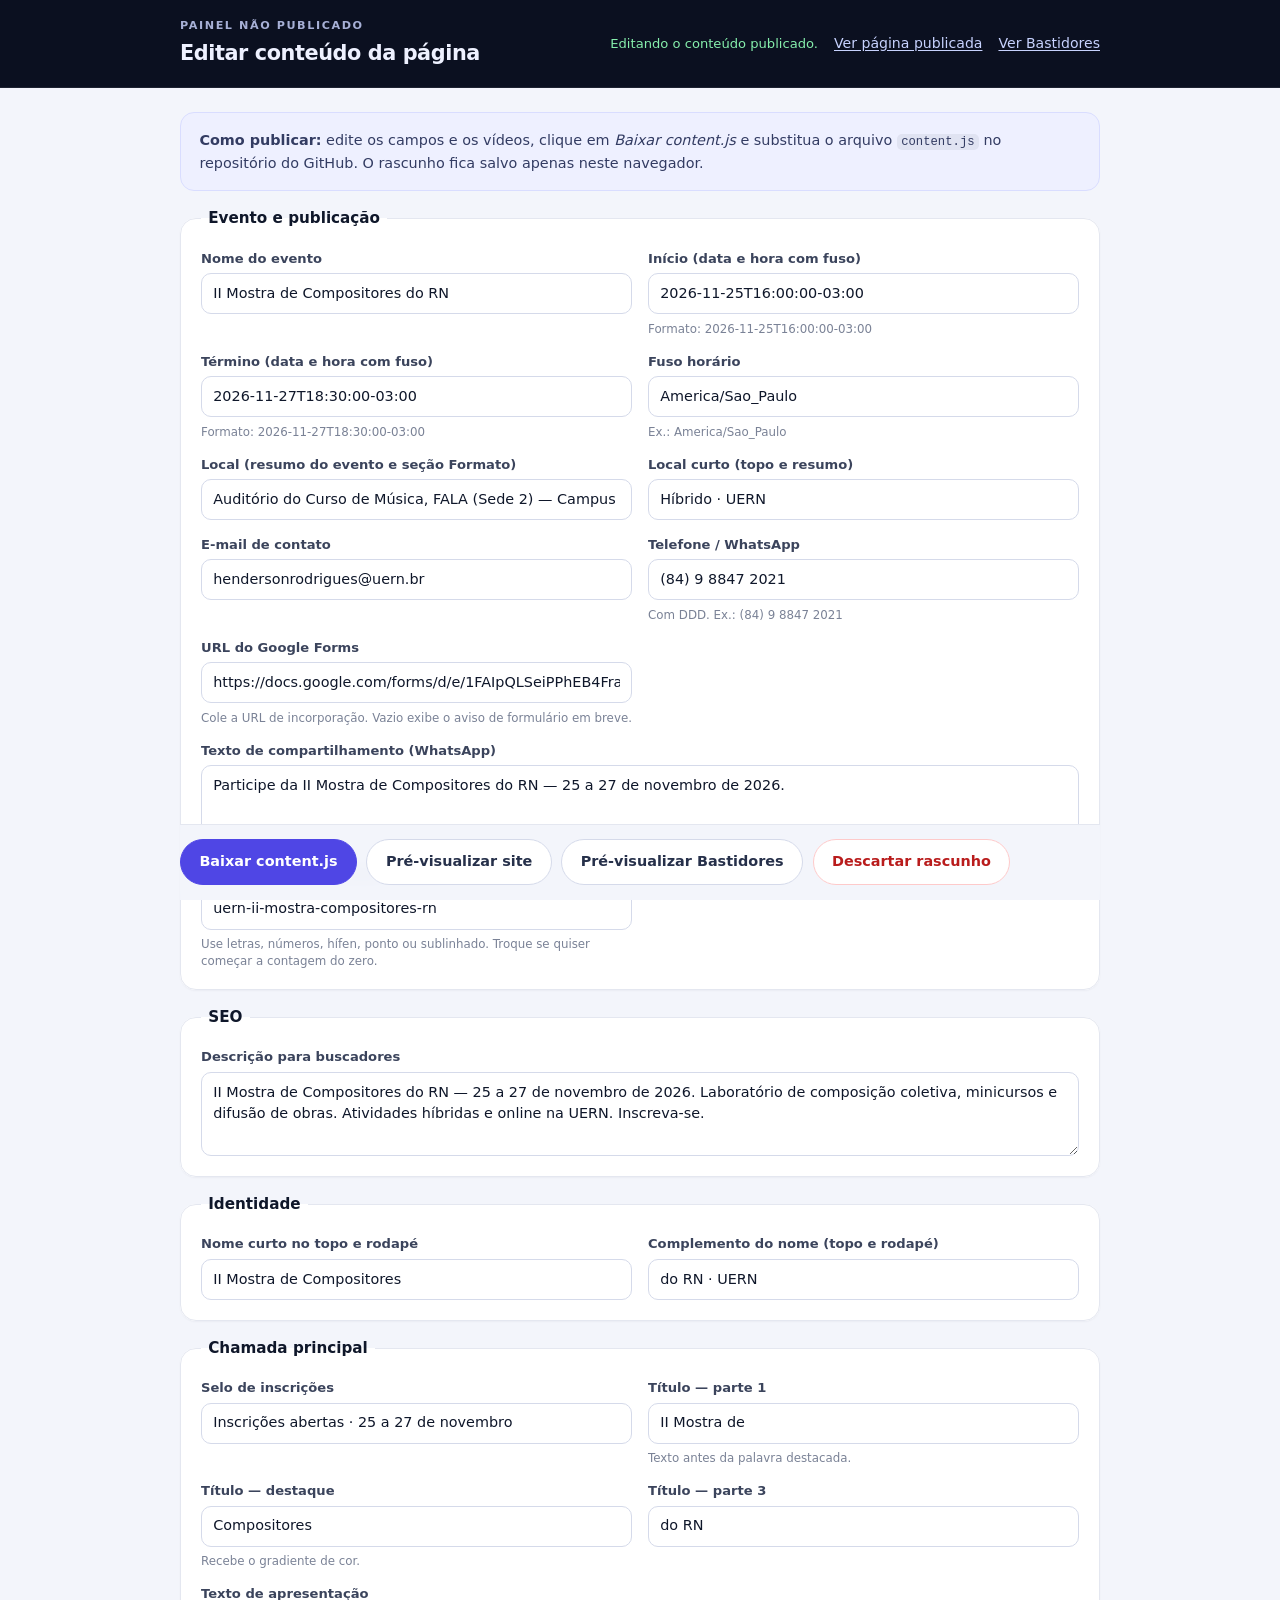
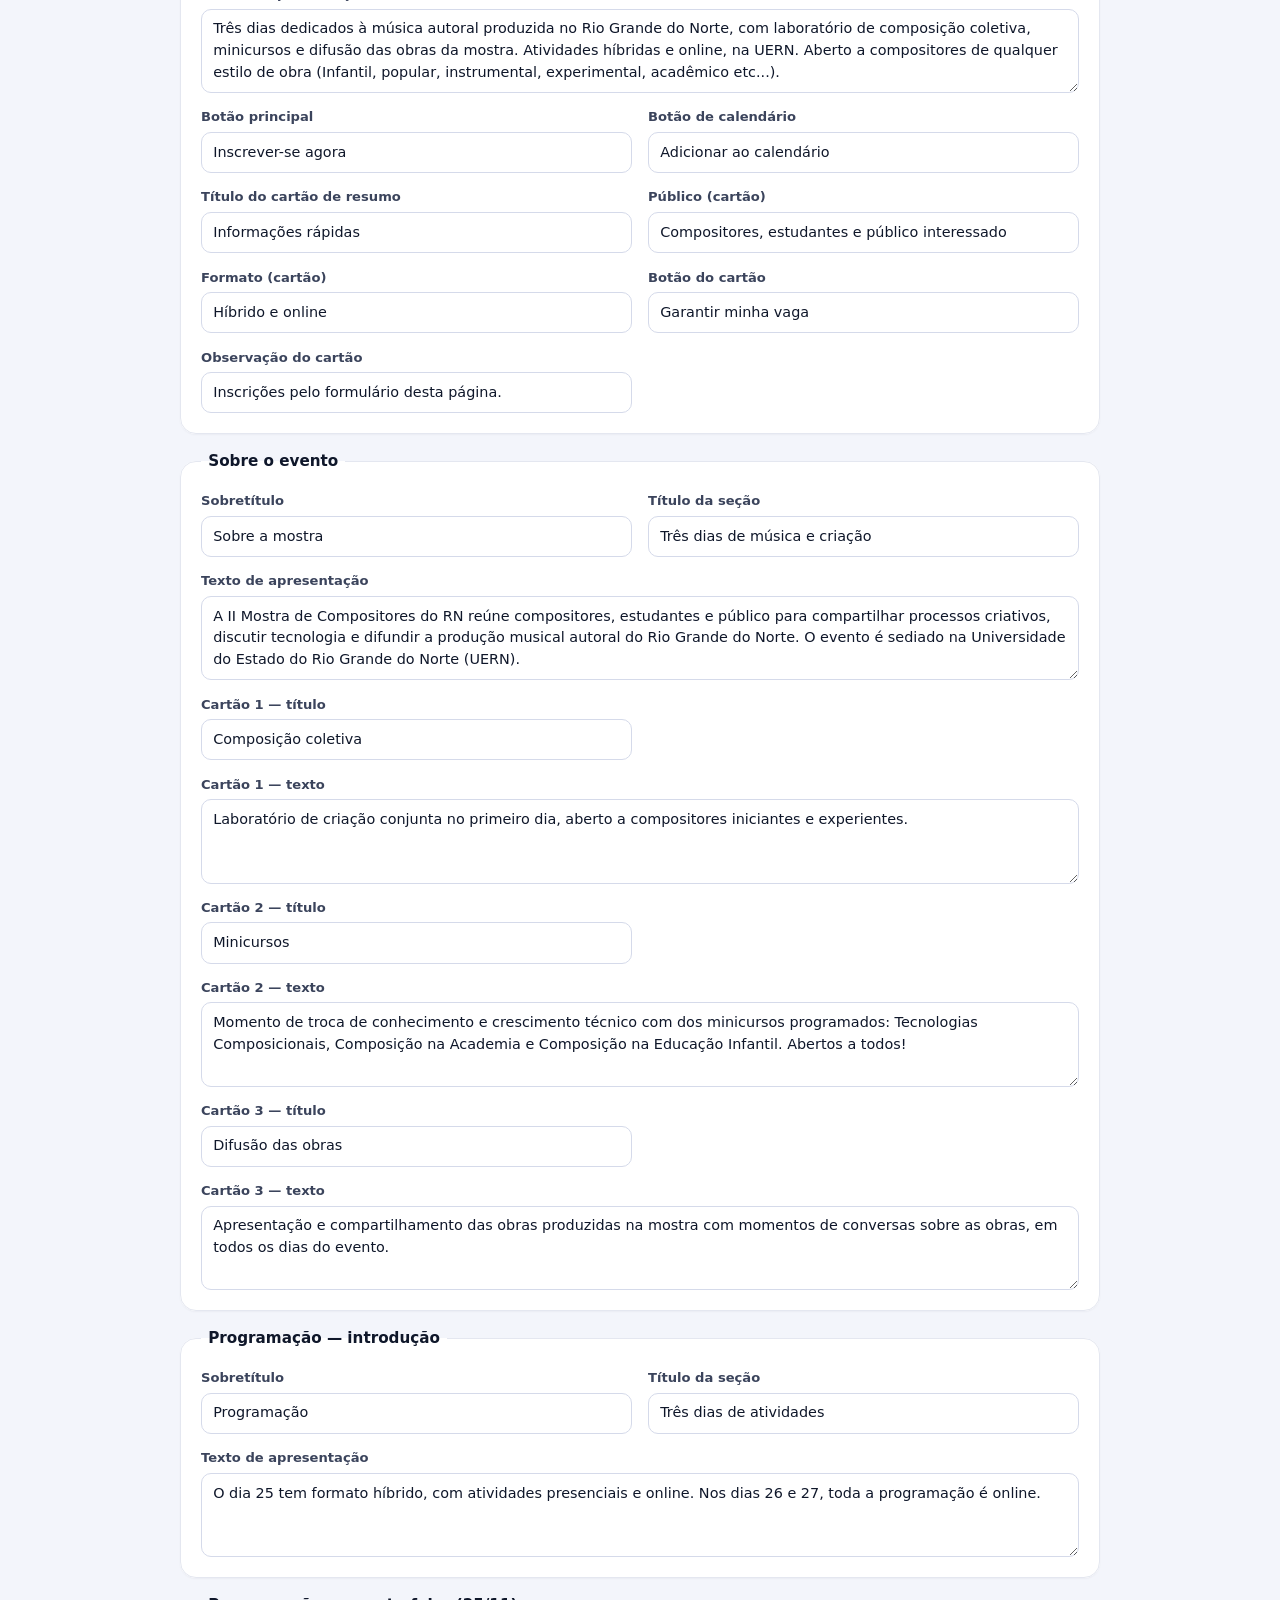
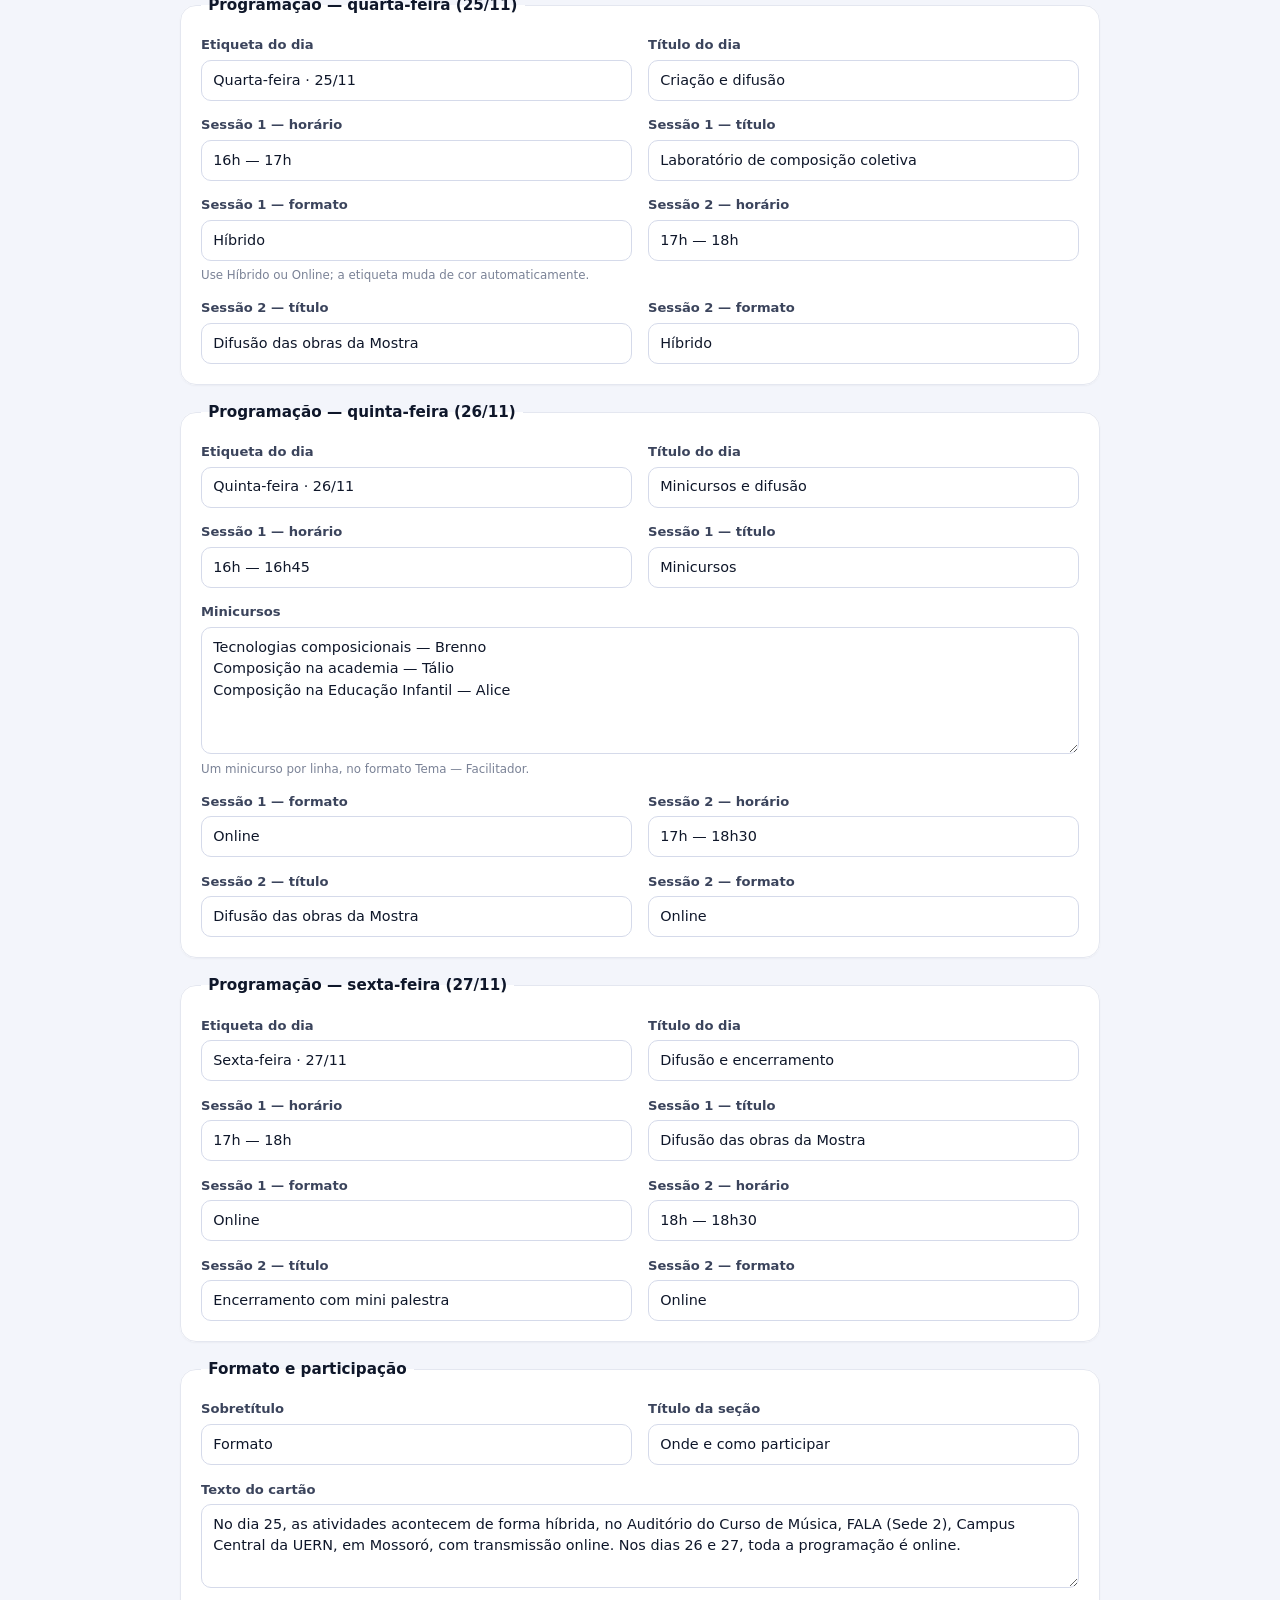
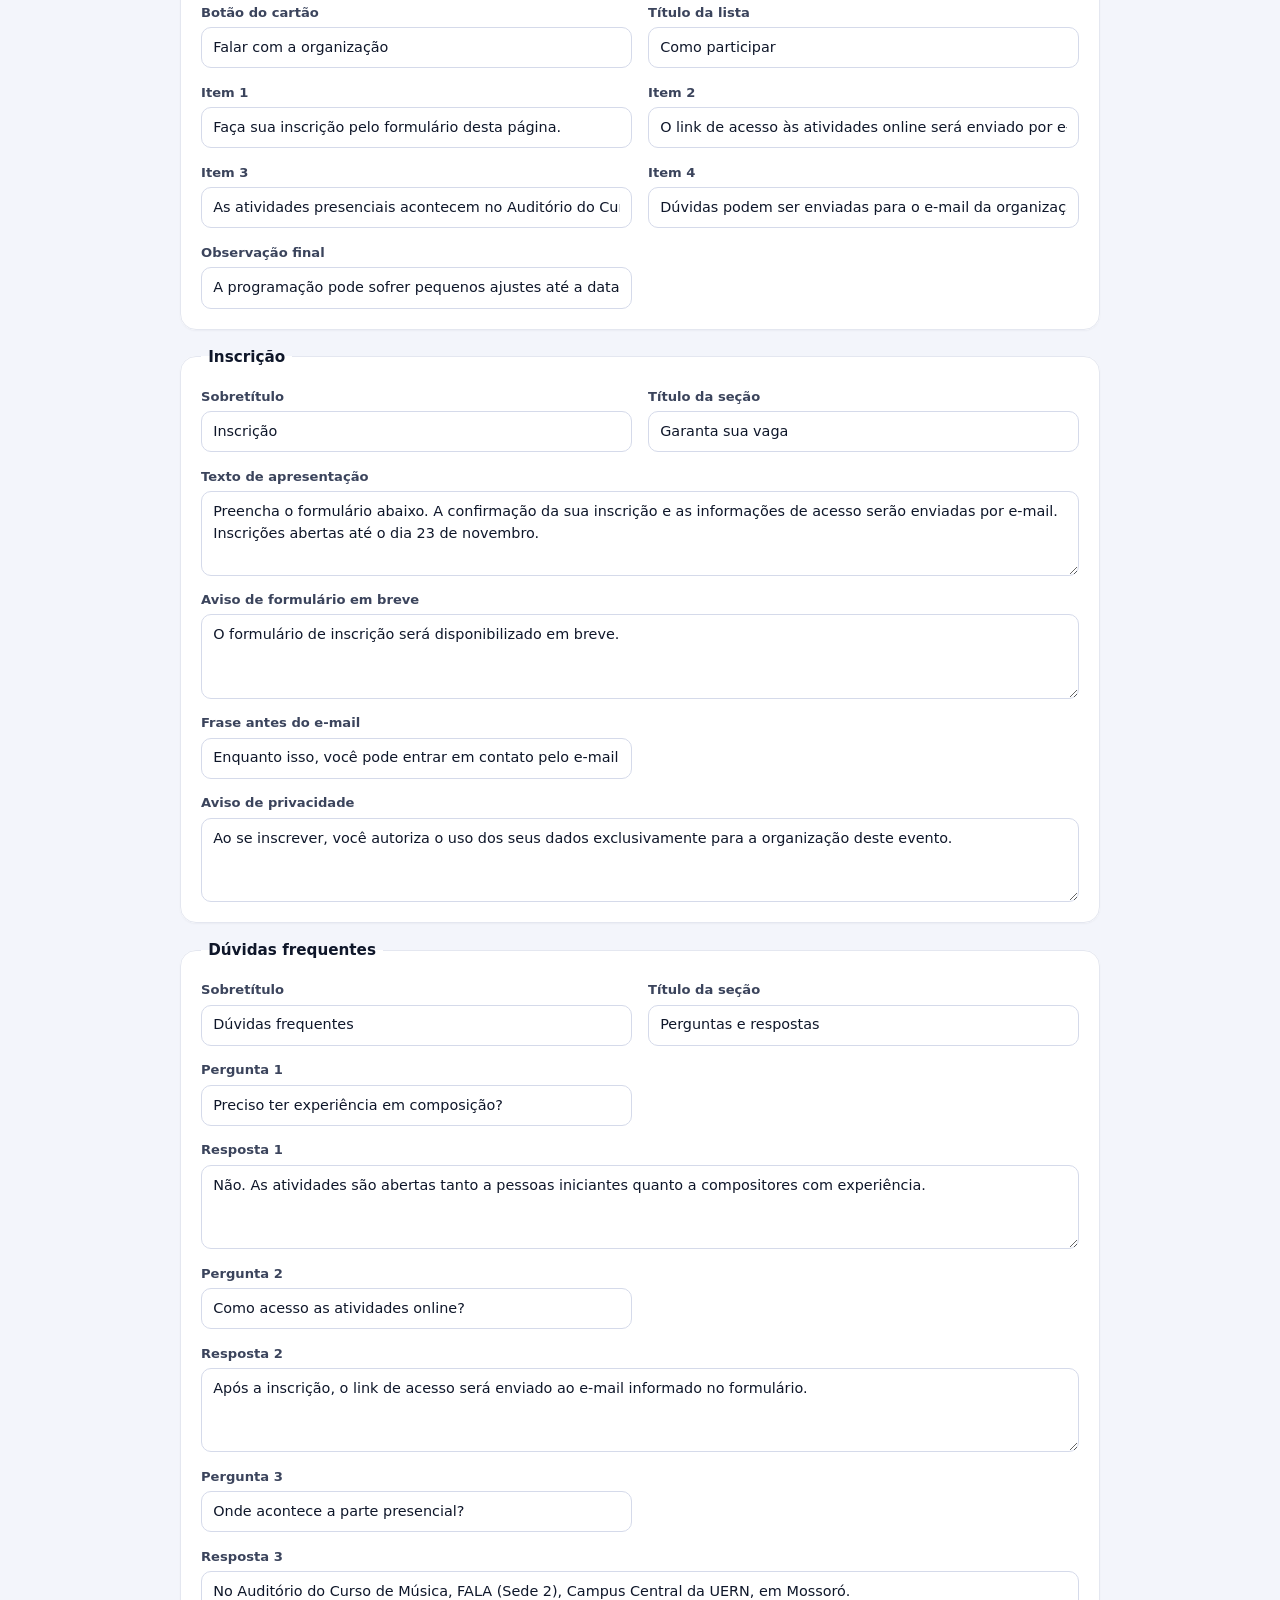
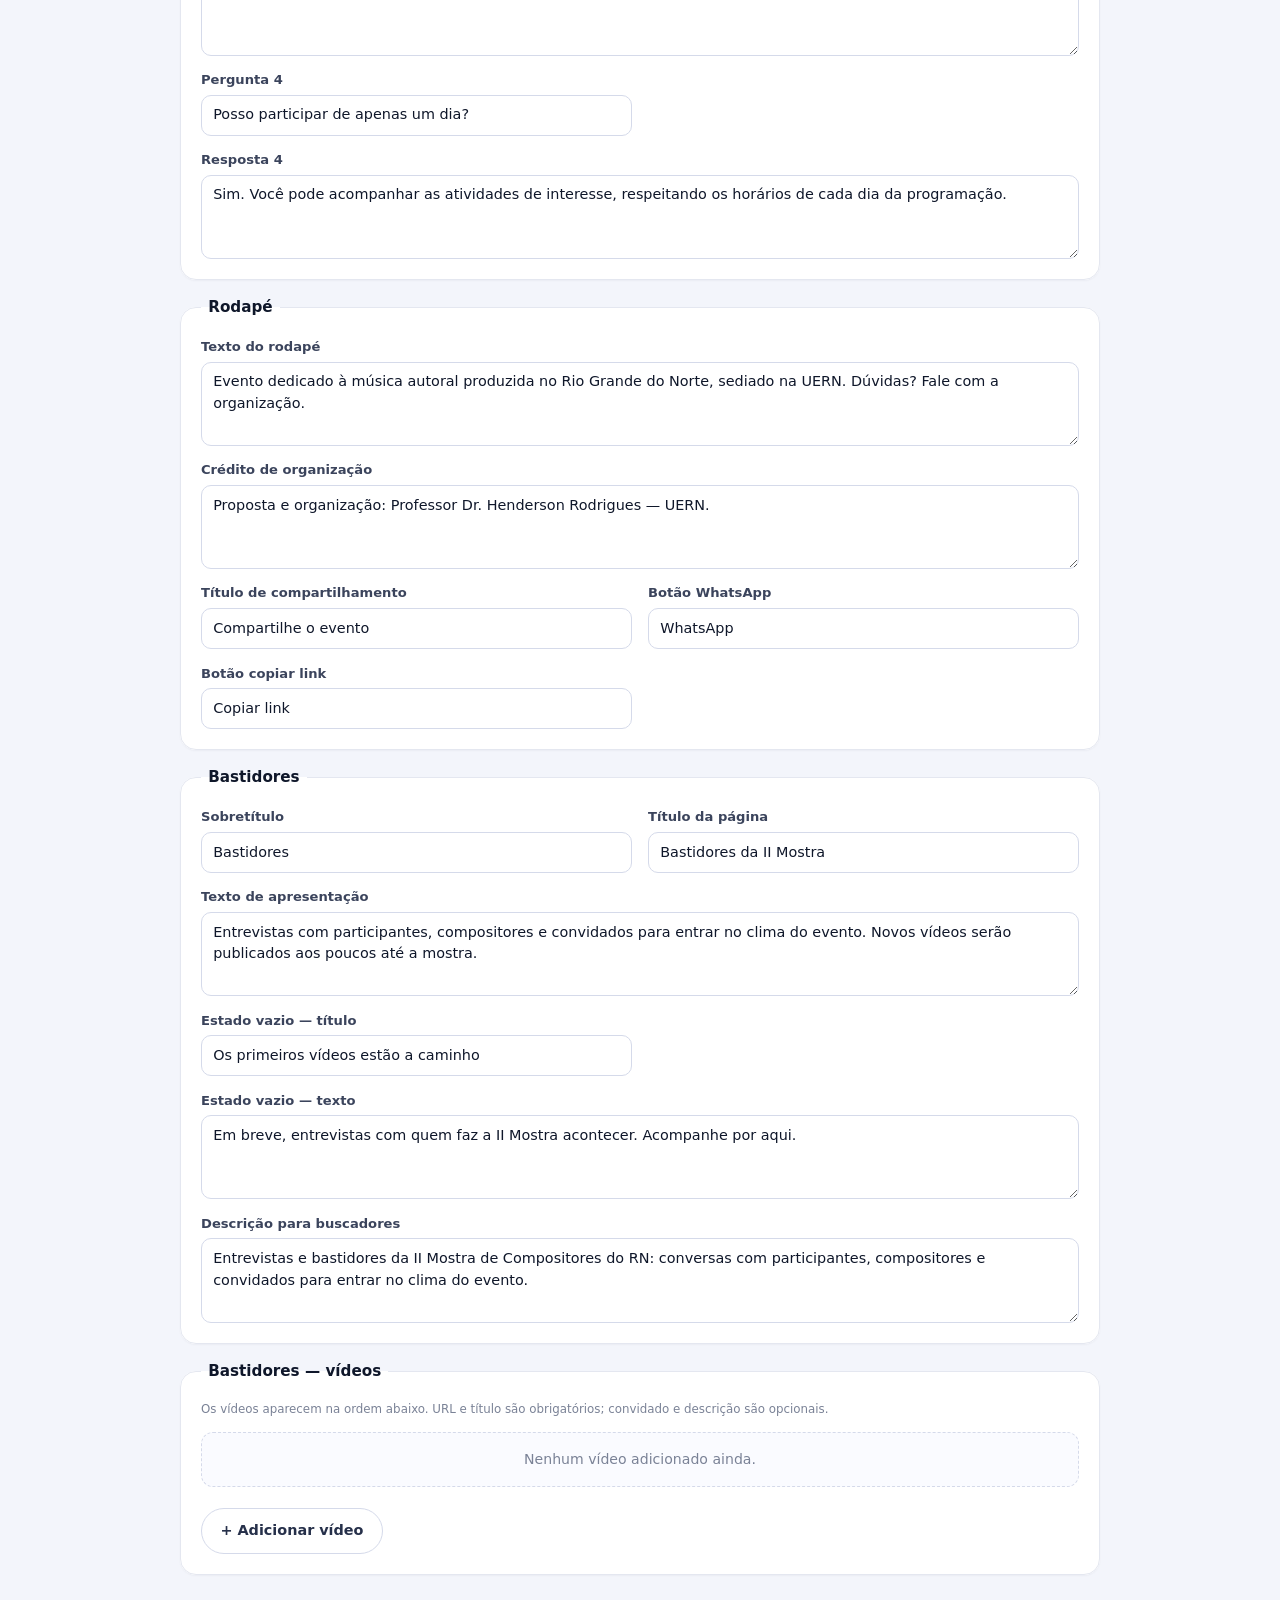
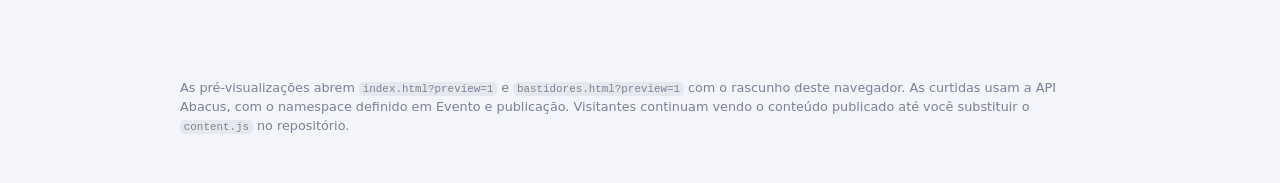
==== commit 8697fe90: "Evita cache do content.js nas paginas" ====
--- a/admin.html
+++ b/admin.html
@@ -7,7 +7,7 @@
   <title>Painel de conteúdo — II Mostra de Compositores do RN</title>
   <link rel="icon" href="data:image/svg+xml,%3Csvg xmlns='http://www.w3.org/2000/svg' viewBox='0 0 100 100'%3E%3Crect width='100' height='100' rx='22' fill='%234f46e5'/%3E%3Ctext x='50' y='70' font-family='Arial, sans-serif' font-size='54' font-weight='700' text-anchor='middle' fill='%23ffffff'%3E%E2%99%AA%3C/text%3E%3C/svg%3E" />
   <link rel="stylesheet" href="admin.css" />
-  <script src="content.js" defer></script>
+  <script src="content-loader.js"></script>
   <script src="admin.js" defer></script>
 </head>
 <body>
